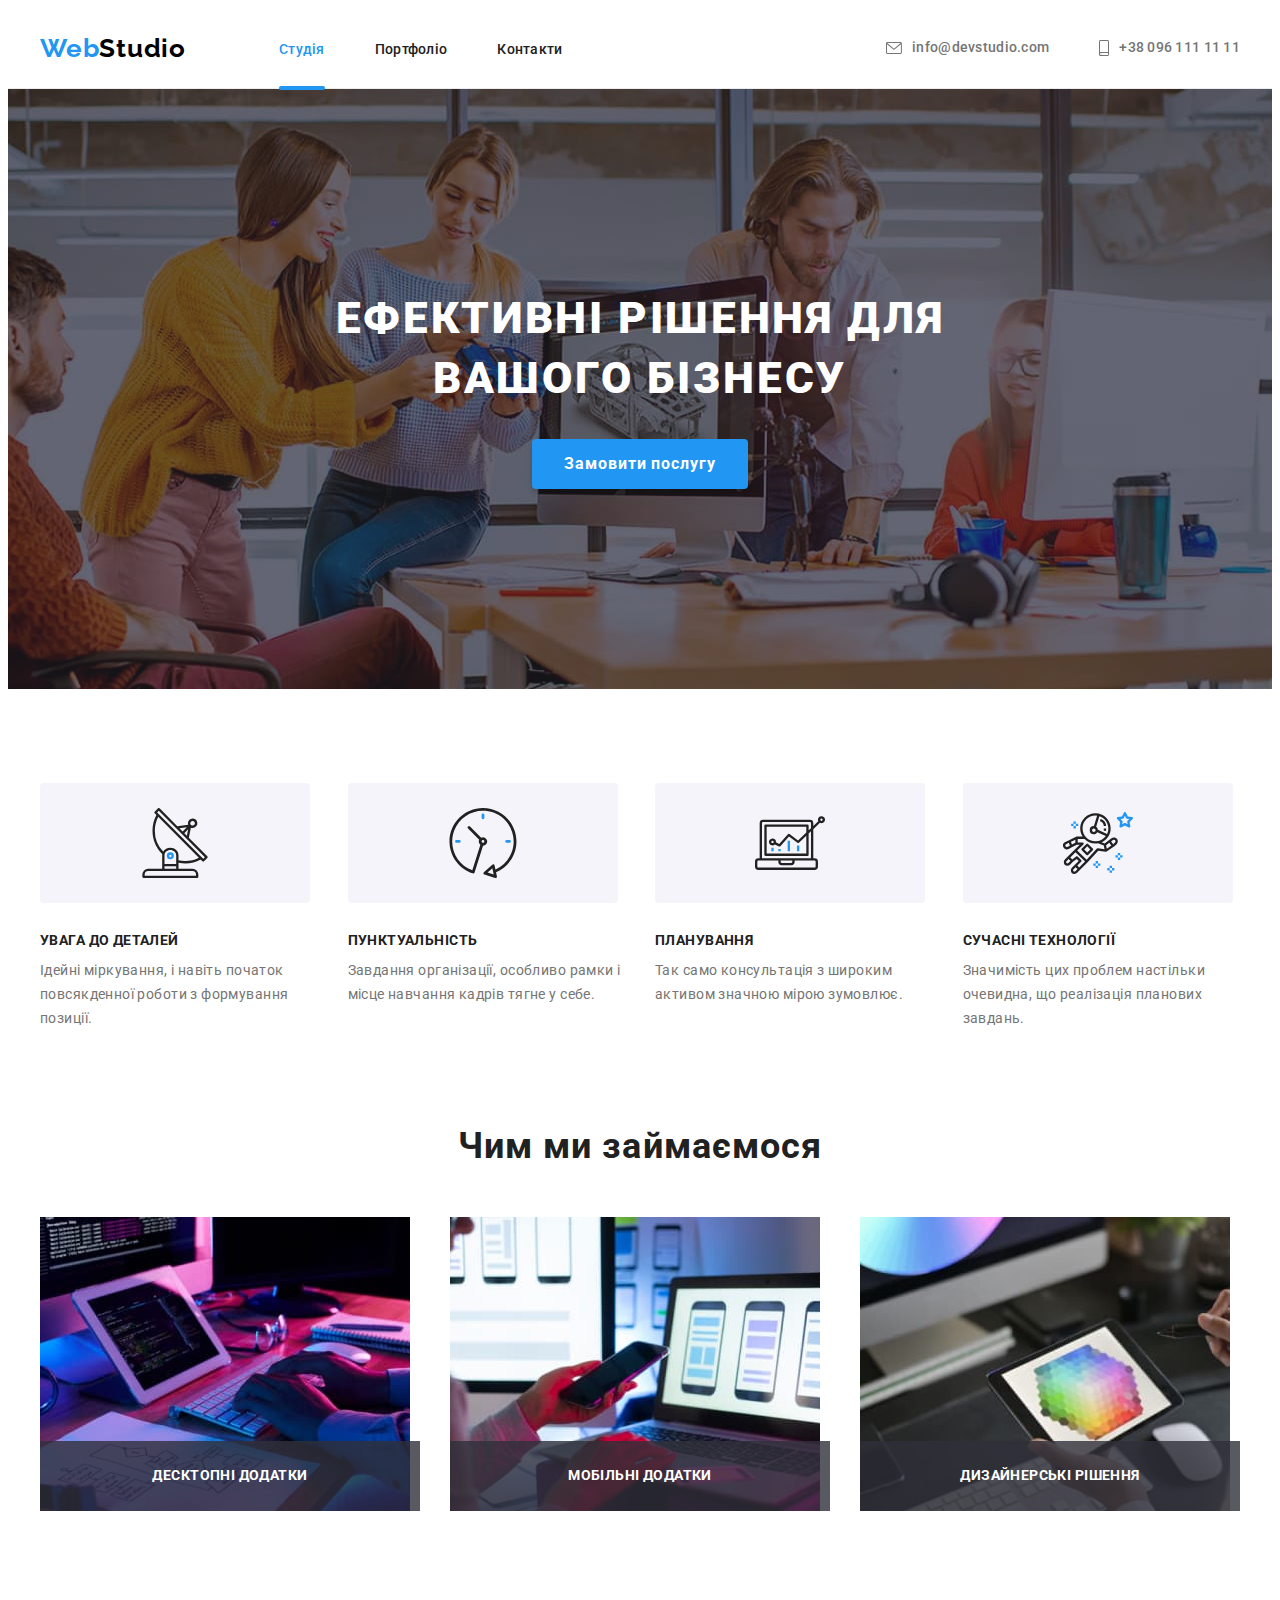
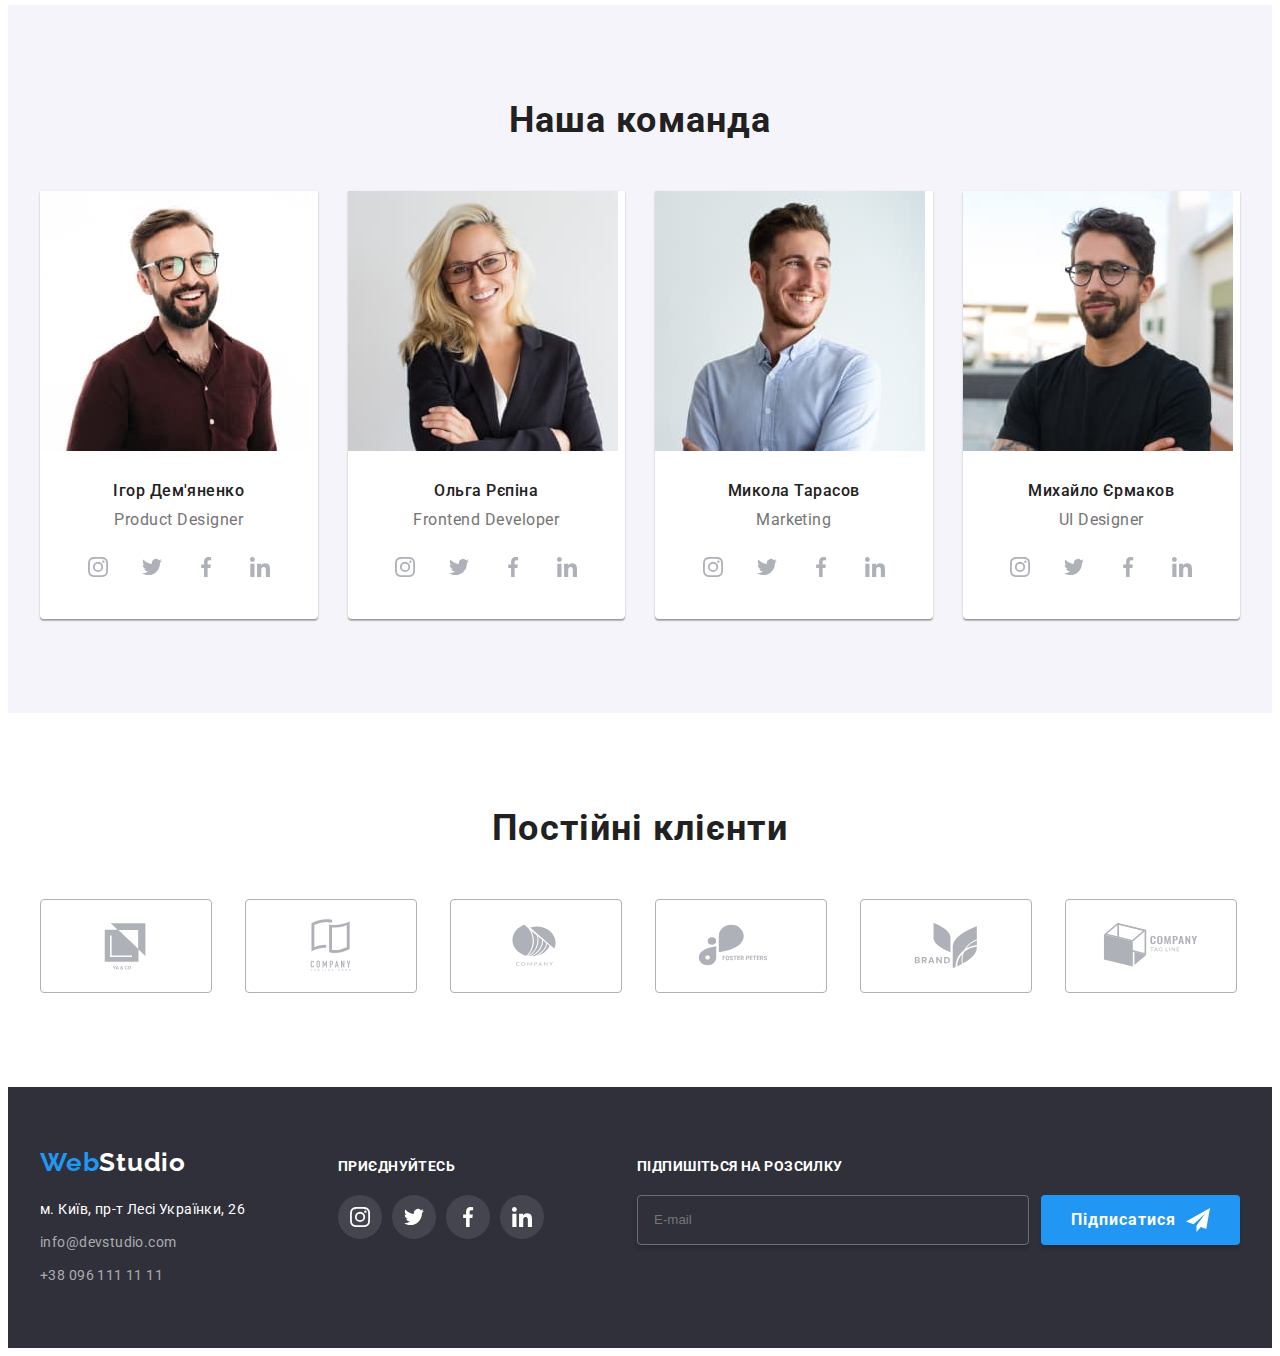
==== index.html @ d11fba7b "start" ====
<!DOCTYPE html>
<html lang="uk">
  <head>
    <meta charset="UTF-8" />
    <meta http-equiv="X-UA-Compatible" content="IE=edge" />
    <meta name="viewport" content="width=device-width, initial-scale=1.0" />
    <title>WebStudio</title>
    <link rel="preconnect" href="https://fonts.googleapis.com" />
    <link rel="preconnect" href="https://fonts.gstatic.com" crossorigin />
    <link
      href="https://fonts.googleapis.com/css2?family=Montserrat:wght@400;700&family=Raleway:wght@700&family=Roboto:wght@400;500;700;900&display=swap"
      rel="stylesheet"
    />
    <link
      rel="stylesheet"
      href="https://cdnjs.cloudflare.com/ajax/libs/modern-normalize/1.1.0/modern-normalize.min.css"
      integrity="sha512-wpPYUAdjBVSE4KJnH1VR1HeZfpl1ub8YT/NKx4PuQ5NmX2tKuGu6U/JRp5y+Y8XG2tV+wKQpNHVUX03MfMFn9Q=="
      crossorigin="anonymous"
      referrerpolicy="no-referrer"
    />
    <link rel="stylesheet" href="./css/styles.css" />
  </head>
  <body>
    <header class="header">
      <div class="container header-container">
        <nav class="header-navigation">
          <a href="./index.html" class="header-logo"><span class="half-logo">Web</span>Studio</a>
          <ul class="list header-link-list">
            <li class="header-link-item">
              <a href="./index.html" class="nav-link link current">Студія</a>
            </li>
            <li class="header-link-item">
              <a href="./portfolio.html" class="nav-link link">Портфоліо</a>
            </li>
            <li class="header-link-item">
              <a href="" class="nav-link link">Контакти</a>
            </li>
          </ul>
        </nav>
        <ul class="list header-contacts-list">
          <li class="header-contacts-item">
            <a href="mailto:info@devstudio.com" class="header-link link">
              <svg class="header-first-icon" width="16" height="12">
                <use href="./images/sprite.svg#icon-contact-0"></use>
              </svg>
              info@devstudio.com
            </a>
          </li>
          <li class="header-contacts-item">
            <a href="tel:+380961111111" class="header-link link">
              <svg class="header-second-icon" width="10" height="16">
                <use href="./images/sprite.svg#icon-contact-1"></use>
              </svg>
              +38 096 111 11 11
            </a>
          </li>
        </ul>
      </div>
    </header>
    <main>
      <section class="hero-section section hero-image">
        <div class="container">
          <h1 class="hero-title">Ефективні рішення для вашого бізнесу</h1>
          <button type="button" class="hero-button btn" data-modal-open>Замовити послугу</button>
        </div>
      </section>
      <section class="benefit-section section">
        <div class="container">
          <h2 class="visually-hidden">Переваги</h2>
          <ul class="list benefit-list">
            <li class="benefit-item">
              <div class="benefit-icon-container">
                <svg width="70" height="70">
                  <use href="./images/sprite.svg#icon-benefit-0"></use>
                </svg>
              </div>
              <h3 class="benefit-title">Увага до деталей</h3>
              <p class="benefit-alt">Ідейні міркування, і навіть початок повсякденної роботи з формування позиції.</p>
            </li>
            <li class="benefit-item clock-icon">
              <div class="benefit-icon-container">
                <svg width="70" height="70">
                  <use href="./images/sprite.svg#icon-benefit-1"></use>
                </svg>
              </div>
              <h3 class="benefit-title">Пунктуальність</h3>
              <p class="benefit-alt">Завдання організації, особливо рамки і місце навчання кадрів тягне у себе.</p>
            </li>
            <li class="benefit-item diagram-icon">
              <div class="benefit-icon-container">
                <svg width="70" height="70">
                  <use href="./images/sprite.svg#icon-benefit-2"></use>
                </svg>
              </div>
              <h3 class="benefit-title">Планування</h3>
              <p class="benefit-alt">Так само консультація з широким активом значною мірою зумовлює.</p>
            </li>
            <li class="benefit-item astronaut-icon">
              <div class="benefit-icon-container">
                <svg width="70" height="70">
                  <use href="./images/sprite.svg#icon-benefit-3"></use>
                </svg>
              </div>
              <h3 class="benefit-title">Сучасні технології</h3>
              <p class="benefit-alt">Значимість цих проблем настільки очевидна, що реалізація планових завдань.</p>
            </li>
          </ul>
        </div>
      </section>
      <section class="process-section section">
        <div class="container">
          <h2 class="process-title">Чим ми займаємося</h2>
          <ul class="list process-list">
            <li class="process-item">
              <img src="./images/img-0.jpg" class="process-image" alt="кодинг" width="370" height="294" />
              <p class="text-over-img">Десктопні додатки</p>
            </li>
            <li class="process-item">
              <img src="./images/img-1.jpg" class="process-image" alt="адаптація" width="370" height="294" />
              <p class="text-over-img">Мобільні додатки</p>
            </li>
            <li class="process-item">
              <img src="./images/img-2.jpg" class="process-image" alt="дизайн" width="370" height="294" />
              <p class="text-over-img">Дизайнерські рішення</p>
            </li>
          </ul>
        </div>
      </section>
      <section class="member-section section">
        <div class="container">
          <h2 class="member-main-title">Наша команда</h2>
          <ul class="list member-list">
            <li class="member-item">
              <img src="./images/img-3.jpg" class="member-image" alt="хлопець в окулярах" width="270" height="260" />
              <div class="member-container">
                <h3 class="member-title">Ігор Дем'яненко</h3>
                <p class="member-alt" lang="en">Product Designer</p>
                <ul class="member-social-list list">
                  <li class="member-social-item">
                    <a href="" class="member-social-link"
                      ><svg width="20" height="20">
                        <use href="./images/sprite.svg#icon-social-0"></use>
                      </svg>
                    </a>
                  </li>
                  <li class="member-social-item">
                    <a href="" class="member-social-link"
                      ><svg width="20" height="20">
                        <use href="./images/sprite.svg#icon-social-1"></use>
                      </svg>
                    </a>
                  </li>
                  <li class="member-social-item">
                    <a href="" class="member-social-link"
                      ><svg width="20" height="20">
                        <use href="./images/sprite.svg#icon-social-2"></use>
                      </svg>
                    </a>
                  </li>
                  <li class="member-social-item">
                    <a href="" class="member-social-link"
                      ><svg width="20" height="20">
                        <use href="./images/sprite.svg#icon-social-3"></use>
                      </svg>
                    </a>
                  </li>
                </ul>
              </div>
            </li>
            <li class="member-item">
              <img src="./images/img-4.jpg" class="member-image" alt="дівчина в окулярах" width="270" height="260" />
              <div class="member-container">
                <h3 class="member-title">Ольга Рєпіна</h3>
                <p class="member-alt" lang="en">Frontend Developer</p>
                <ul class="member-social-list list">
                  <li class="member-social-item">
                    <a href="" class="member-social-link"
                      ><svg width="20" height="20">
                        <use href="./images/sprite.svg#icon-social-0"></use>
                      </svg>
                    </a>
                  </li>
                  <li class="member-social-item">
                    <a href="" class="member-social-link"
                      ><svg width="20" height="20">
                        <use href="./images/sprite.svg#icon-social-1"></use>
                      </svg>
                    </a>
                  </li>
                  <li class="member-social-item">
                    <a href="" class="member-social-link"
                      ><svg width="20" height="20">
                        <use href="./images/sprite.svg#icon-social-2"></use>
                      </svg>
                    </a>
                  </li>
                  <li class="member-social-item">
                    <a href="" class="member-social-link"
                      ><svg width="20" height="20">
                        <use href="./images/sprite.svg#icon-social-3"></use>
                      </svg>
                    </a>
                  </li>
                </ul>
              </div>
            </li>
            <li class="member-item">
              <img src="./images/img-5.jpg" class="member-image" alt="хлопець посміхається" width="270" height="260" />
              <div class="member-container">
                <h3 class="member-title">Микола Тарасов</h3>
                <p class="member-alt" lang="en">Marketing</p>
                <ul class="member-social-list list">
                  <li class="member-social-item">
                    <a href="" class="member-social-link"
                      ><svg width="20" height="20">
                        <use href="./images/sprite.svg#icon-social-0"></use>
                      </svg>
                    </a>
                  </li>
                  <li class="member-social-item">
                    <a href="" class="member-social-link"
                      ><svg width="20" height="20">
                        <use href="./images/sprite.svg#icon-social-1"></use>
                      </svg>
                    </a>
                  </li>
                  <li class="member-social-item">
                    <a href="" class="member-social-link"
                      ><svg width="20" height="20">
                        <use href="./images/sprite.svg#icon-social-2"></use>
                      </svg>
                    </a>
                  </li>
                  <li class="member-social-item">
                    <a href="" class="member-social-link"
                      ><svg width="20" height="20">
                        <use href="./images/sprite.svg#icon-social-3"></use>
                      </svg>
                    </a>
                  </li>
                </ul>
              </div>
            </li>
            <li class="member-item">
              <img src="./images/img-6.jpg" class="member-image" alt="хлопець в окулярах" width="270" height="260" />
              <div class="member-container">
                <h3 class="member-title">Михайло Єрмаков</h3>
                <p class="member-alt" lang="en">UI Designer</p>
                <ul class="member-social-list list">
                  <li class="member-social-item">
                    <a href="" class="member-social-link"
                      ><svg width="20" height="20">
                        <use href="./images/sprite.svg#icon-social-0"></use>
                      </svg>
                    </a>
                  </li>
                  <li class="member-social-item">
                    <a href="" class="member-social-link"
                      ><svg width="20" height="20">
                        <use href="./images/sprite.svg#icon-social-1"></use>
                      </svg>
                    </a>
                  </li>
                  <li class="member-social-item">
                    <a href="" class="member-social-link"
                      ><svg width="20" height="20">
                        <use href="./images/sprite.svg#icon-social-2"></use>
                      </svg>
                    </a>
                  </li>
                  <li class="member-social-item">
                    <a href="" class="member-social-link"
                      ><svg width="20" height="20">
                        <use href="./images/sprite.svg#icon-social-3"></use>
                      </svg>
                    </a>
                  </li>
                </ul>
              </div>
            </li>
          </ul>
        </div>
      </section>
      <section class="clients-section section">
        <div class="container">
          <h2 class="client-title">Постійні клієнти</h2>
          <ul class="client-list list">
            <li class="client-item">
              <a href="" class="client-link">
                <svg width="106" height="60">
                  <use href="./images/sprite.svg#icon-client-0"></use>
                </svg>
              </a>
            </li>
            <li class="client-item">
              <a href="" class="client-link">
                <svg width="106" height="60">
                  <use href="./images/sprite.svg#icon-client-1"></use>
                </svg>
              </a>
            </li>
            <li class="client-item">
              <a href="" class="client-link">
                <svg width="106" height="60">
                  <use href="./images/sprite.svg#icon-client-2"></use>
                </svg>
              </a>
            </li>
            <li class="client-item">
              <a href="" class="client-link">
                <svg width="106" height="60">
                  <use href="./images/sprite.svg#icon-client-3"></use>
                </svg>
              </a>
            </li>
            <li class="client-item">
              <a href="" class="client-link">
                <svg width="106" height="60">
                  <use href="./images/sprite.svg#icon-client-4"></use>
                </svg>
              </a>
            </li>
            <li class="client-item">
              <a href="" class="client-link">
                <svg width="106" height="60">
                  <use href="./images/sprite.svg#icon-client-5"></use>
                </svg>
              </a>
            </li>
          </ul>
        </div>
      </section>
    </main>
    <footer class="footer">
      <div class="container footer-container">
        <div class="logo-address">
          <a href="./index.html" class="footer-logo"><span class="half-logo">Web</span>Studio</a>
          <address class="address">
            <ul class="list address-list">
              <li class="address-item">
                <a
                  href="https://goo.gl/maps/ud8NmV5yiws8x5bs8"
                  target="_blank"
                  rel="noopener noreferrer"
                  class="address-link link"
                  >м. Київ, пр-т Лесі Українки, 26
                </a>
              </li>
              <li class="address-item">
                <a href="mailto:info@devstudio.com" class="footer-link link">info@devstudio.com</a>
              </li>
              <li class="address-item">
                <a href="tel:+380961111111" class="footer-link link">+38 096 111 11 11</a>
              </li>
            </ul>
          </address>
        </div>
        <div class="footer-social-container">
          <p class="footer-social-text">приєднуйтесь</p>
          <ul class="footer-social-list list">
            <li class="footer-social-item">
              <a href="" class="footer-social-link">
                <svg width="20" height="20">
                  <use href="./images/sprite.svg#icon-social-0"></use>
                </svg>
              </a>
            </li>
            <li class="footer-social-item">
              <a href="" class="footer-social-link">
                <svg width="20" height="20">
                  <use href="./images/sprite.svg#icon-social-1"></use>
                </svg>
              </a>
            </li>
            <li class="footer-social-item">
              <a href="" class="footer-social-link">
                <svg width="20" height="20">
                  <use href="./images/sprite.svg#icon-social-2"></use>
                </svg>
              </a>
            </li>
            <li class="footer-social-item">
              <a href="" class="footer-social-link">
                <svg width="20" height="20">
                  <use href="./images/sprite.svg#icon-social-3"></use>
                </svg>
              </a>
            </li>
          </ul>
        </div>
        <form class="footer-form">
          <label class="footer-label" for="footer-mail">Підпишіться на розсилку</label>
          <div class="footer-action-container">
            <input id="footer-mail" type="email" name="email" placeholder="E-mail" class="footer-input"/>
            <button type="submit" class="footer-button btn">
              Підписатися
              <svg width="24" height="24" class="footer-icon-send">
                <use href="./images/sprite.svg#icon-footer-send"></use>
              </svg>
            </button>
          </div>
        </form>
      </div>
    </footer>
    <div class="backdrop is-hidden" data-modal>
      <div class="modal">
        <button type="button" class="modal-close-btn" data-modal-close>
          <svg width="11" height="11">
            <use href="./images/sprite.svg#icon-modal-close"></use>
          </svg>
        </button>
        <p class="modal-title">Залиште свої дані, ми вам передзвонимо</p>
        <form class="modal-form">
          <ul class="list">
          <li class="modal-item">
            <label for="user-name" class="modal-label">Ім'я</label>
            <div class="input-wrap">
              <input
                type="text"
                name="user-name"
                class="modal-input form-input"
                id="user-name"
              />
              <svg class="modal-icon" width="18" height="18">
                <use href="./images/sprite.svg#icon-modal-user"></use>
              </svg>
            </div>
          </li>
          <li class="modal-item">
            <label for="user-tel" class="modal-label">Телефон</label>
            <div class="input-wrap">
              <input
                type="tel"
                name="user-tel"
                class="modal-input form-input"
                id="user-tel"
              />
              <svg class="modal-icon" width="18" height="18">
                <use href="./images/sprite.svg#icon-modal-tel"></use>
              </svg>
            </div>
          </li>
          <li class="modal-item">
            <label for="user-mail" class="modal-label">Пошта</label>
            <div class="input-wrap">
              <input
                type="email"
                name="user-mail"
                class="modal-input form-input"
                id="user-mail"
              />
              <svg class="modal-icon" width="18" height="18">
                <use href="./images/sprite.svg#icon-modal-mail"></use>
              </svg>
            </div>
          </li>
          <li class="modal-item">
            <label for="user-text" class="modal-label">Коментар</label>
            <textarea
              name="user-text"
              id="user-text"
              placeholder="Введіть текст"
              class="modal-comments form-input"
            ></textarea>
          </li>
          </ul>
          <div class="field-contract">
            <input
              type="checkbox"
              name="contract"
              id="contract"
              class="modal-contract visually-hidden"
            />
            <label class="contract-label" for="contract">
              <span class="contract-icon-wrap">
                <svg class="contract-icon" width="16" height="15">
                  <use href="./images/sprite.svg#icon-modal-check"></use>
                </svg>
              </span>
              Погоджуюся з розсилкою та приймаю
              <a href="">Умови договору</a>
            </label>
          </div>
          <button type="submit" class="btn-submit btn">Відправити</button>
        </form>
      </div>
    </div>
    <script src="./js/modal.js"></script>
  </body>
</html>
---- css/styles.css ----
:root {
  --master-text-color: #212121;
  --slave-text-color: #757575;
  --accent-site-color: #2196f3;
  --pure-white-color: #ffffff;
}

body {
  font-family: 'roboto', sans-serif;
  color: var(--master-text-color);
  background-color: var(--pure-white-color);
}

p,
h1,
h2,
h3 {
  margin: 0;
}

ul {
  margin: 0;
  padding-left: 0;
}

.container {
  width: 1200px;
  margin: 0 auto;
  padding-left: 15px;
  padding-right: 15px;
  /* outline: 2px solid #2196f3; */
}

.link {
  text-decoration: none;
  transition-property: color;
  transition-duration: 250ms;
  transition-timing-function: cubic-bezier(0.4, 0, 0.2, 1);
}

.link:hover,
.link:focus {
  color: var(--accent-site-color);
}

.list {
  list-style: none;
}

.header {
  border-bottom: 1px solid #ececec;
}

.header-container {
  display: flex;
  align-items: center;
}

.header-navigation {
  display: flex;
  align-items: center;
}

.header-link-list {
  display: flex;
  align-items: center;
  gap: 50px;
}

.header-link-item {
  position: relative;
}

.header-contacts-list {
  display: flex;
  align-items: center;
  gap: 50px;
  margin-left: auto;
}

.header-first-icon {
  fill: currentColor;
  margin-right: 10px;
}

.header-second-icon {
  fill: currentColor;
  margin-right: 10px;
}

/* .header-contacts-item {не задіяний} */

.header-logo {
  font-family: 'Raleway';
  font-weight: 700;
  font-size: 26px;
  line-height: 1.19;
  letter-spacing: 0.03em;
  color: #000000;
  text-decoration: none;
  margin-right: 93px;
  padding-top: 24px;
  padding-bottom: 24px;
}

.half-logo {
  color: var(--accent-site-color);
}

.nav-link {
  font-weight: 500;
  font-size: 14px;
  line-height: 1.14;
  letter-spacing: 0.02em;
  color: var(--master-text-color);
  padding-top: 32px;
  padding-bottom: 32px;
}

.current {
  color: var(--accent-site-color);
}

.current::after {
  content: '';
  width: 100%;
  height: 4px;
  background-color: var(--accent-site-color);
  border-radius: 4px;
  display: block;
  position: absolute;
  bottom: -32px;
  left: 0;
}

.header-link {
  font-weight: 500;
  font-size: 14px;
  line-height: 1.14;
  letter-spacing: 0.02em;
  color: var(--slave-text-color);
  padding-top: 32px;
  padding-bottom: 32px;
  display: flex;
  align-items: center;
}

.section {
  padding-top: 94px;
  padding-bottom: 94px;
}

.hero-section {
  padding-top: 200px;
  padding-bottom: 200px;
  text-align: center;
}

.hero-image {
  background-image: linear-gradient(rgba(47, 48, 58, 0.4), rgba(47, 48, 58, 0.4)), url(../images/hero-bg.jpg);
  background-repeat: no-repeat;
  background-position: center;
  margin-left: auto;
  margin-right: auto;
  /* background-size: cover; */
  /* max-width: 1600px; */
  /* background-color: #c4c4c4; */
  background-size: 1600px 600px;
  background-color: #2f303a;
}

.hero-title {
  font-weight: 900;
  font-size: 44px;
  line-height: 1.36;
  letter-spacing: 0.06em;
  text-transform: uppercase;
  color: var(--pure-white-color);
  max-width: 696px;
  margin: 0 auto;
}

.hero-button {
  font-weight: 700;
  font-size: 16px;
  line-height: 1.88;
  letter-spacing: 0.06em;
  color: var(--pure-white-color);
  background-color: var(--accent-site-color);
  box-shadow: 0px 4px 4px rgba(0, 0, 0, 0.15);
  padding: 10px 32px;
  margin-top: 30px;
}

.hero-button:active {
  background-color: #188ce8;
}

.btn {
  cursor: pointer;
  font-family: inherit;
  border: 0px solid transparent;
  border-radius: 4px;
}

.benefit-section {
  padding-bottom: 0;
}

.benefit-list {
  display: flex;
  gap: 30px;
}

.benefit-item {
  width: calc((100% - 90px) / 4);
}

.benefit-icon-container {
  width: 270px;
  height: 120px;
  background-color: #f5f4fa;
  border-radius: 4px;
  margin-bottom: 30px;
  display: flex;
  justify-content: center;
  align-items: center;
}

/* .benefit-item::before {
  width: 270px;
  height: 120px;
  content: '';
  display: block;
  background-position: center;
  background-repeat: no-repeat;
  background-color: #f5f4fa;
  border-radius: 4px;
  margin-bottom: 30px;
}
.antenna-icon::before {
  background-image: url(../images/benefit-0.svg);
}
.clock-icon::before {
  background-image: url(../images/benefit-1.svg);
}
.diagram-icon::before {
  background-image: url(../images/benefit-2.svg);
}
.astronaut-icon::before {
  background-image: url(../images/benefit-3.svg);
} */

.benefit-title {
  font-weight: 700;
  font-size: 14px;
  line-height: 1.14;
  letter-spacing: 0.03em;
  text-transform: uppercase;
  margin-bottom: 10px;
}

.benefit-alt {
  font-size: 14px;
  line-height: 1.71;
  letter-spacing: 0.03em;
  color: var(--slave-text-color);
}

/* .process-section {не задіяний} */

.process-list {
  display: flex;
  gap: 30px;
}

.process-item {
  width: calc((100% - 60px) / 3);
  position: relative;
}

.process-image {
  display: block;
  max-width: 100%;
  height: auto;
}

.text-over-img {
  font-weight: 700;
  font-size: 14px;
  line-height: 1.14;
  letter-spacing: 0.03em;
  text-transform: uppercase;
  color: var(--pure-white-color);
  background-color: rgba(47, 48, 58, 0.8);
  position: absolute;
  width: 100%;
  height: 70px;
  left: 0;
  bottom: 0;
  display: flex;
  justify-content: center;
  align-items: center;
}

.process-title,
.member-main-title {
  font-weight: 700;
  font-size: 36px;
  line-height: 1.17;
  text-align: center;
  letter-spacing: 0.03em;
  margin-bottom: 50px;
}

.member-section {
  background-color: #f5f4fa;
}

.member-list {
  display: flex;
  gap: 30px;
}

.member-item {
  background-color: var(--pure-white-color);
  box-shadow: 0px 1px 3px rgba(0, 0, 0, 0.12), 0px 1px 1px rgba(0, 0, 0, 0.14), 0px 2px 1px rgba(0, 0, 0, 0.2);
  width: calc((100% - 90px) / 4);
  border-radius: 0px 0px 4px 4px;
}

.member-image {
  display: block;
  max-width: 100%;
  height: auto;
}

.member-container {
  padding: 30px 0;
}

.member-title {
  font-weight: 500;
  font-size: 16px;
  line-height: 1.19;
  text-align: center;
  letter-spacing: 0.03em;
  margin-bottom: 10px;
}

.member-alt {
  font-size: 16px;
  line-height: 1.19;
  text-align: center;
  letter-spacing: 0.03em;
  color: var(--slave-text-color);
  margin-bottom: 16px;
}

.member-social-list {
  display: flex;
  gap: 10px;
  justify-content: center;
}

/* .member-social-item {не задіяний} */

.member-social-link {
  width: 44px;
  height: 44px;
  background-color: var(--pure-white-color);
  fill: #afb1b8;
  border-radius: 50%;
  display: flex;
  justify-content: center;
  align-items: center;
  transition-property: background-color, fill;
  transition-duration: 250ms;
  transition-timing-function: cubic-bezier(0.4, 0, 0.2, 1);
}

.member-social-link:hover,
.member-social-link:focus {
  background-color: var(--accent-site-color);
  fill: var(--pure-white-color);
}

.clients-section {
  background-color: var(--pure-white-color);
}

.client-title {
  font-weight: 700;
  font-size: 36px;
  line-height: 1.17;
  text-align: center;
  letter-spacing: 0.03em;
  margin-bottom: 50px;
}

.client-list {
  display: flex;
  gap: 30px;
}

.client-item {
  width: calc((100% - 150px) / 6);
}

.client-link {
  width: 170px;
  height: 92px;
  background-color: var(--pure-white-color);
  border-radius: 4px;
  border: 1px solid #afb1b8;
  display: flex;
  align-items: center;
  justify-content: center;
  fill: #afb1b8;
  transition-property: fill, border-color;
  transition-duration: 250ms;
  transition-timing-function: cubic-bezier(0.4, 0, 0.2, 1);
}

.client-link:hover,
.client-link:focus {
  fill: var(--accent-site-color);
  border-color: var(--accent-site-color);
}

.footer {
  background-color: #2f303a;
  padding-top: 60px;
  padding-bottom: 60px;
}

.footer-logo {
  font-family: 'Raleway';
  font-weight: 700;
  font-size: 26px;
  line-height: 1.19;
  letter-spacing: 0.03em;
  color: var(--pure-white-color);
  text-decoration: none;
}

.address {
  margin-top: 20px;
}

/* .address-list {не задіяний} */

.address-item:not(:last-child) {
  margin-bottom: 9px;
}

.address-link {
  font-style: normal;
  font-size: 14px;
  line-height: 1.71;
  letter-spacing: 0.03em;
  color: var(--pure-white-color);
  /* min-width: 231px; */
  /* display: block; */
}

.footer-link {
  font-style: normal;
  font-size: 14px;
  line-height: 1.71;
  letter-spacing: 0.03em;
  color: rgba(255, 255, 255, 0.6);
}

.footer-container {
  display: flex;
  align-items: baseline;
  gap: 93px;
}

/* .footer-social-container {не задіяний} */

.footer-social-text {
  font-weight: 700;
  font-size: 14px;
  line-height: 1.14;
  letter-spacing: 0.03em;
  text-transform: uppercase;
  color: var(--pure-white-color);
  margin-bottom: 20px;
}

.footer-social-list {
  display: flex;
  gap: 10px;
}

.footer-social-item {
  width: calc((100% - 30px) / 4);
}

.footer-social-link {
  width: 44px;
  height: 44px;
  background-color: rgba(255, 255, 255, 0.1);
  fill: var(--pure-white-color);
  border-radius: 50%;
  display: flex;
  justify-content: center;
  align-items: center;
  transition-property: background-color;
  transition-duration: 250ms;
  transition-timing-function: cubic-bezier(0.4, 0, 0.2, 1);
}

.footer-social-link:hover,
.footer-social-link:focus {
  background-color: var(--accent-site-color);
}

/* .footer-form {не задіяний} */

.footer-label {
  font-weight: 700;
  font-size: 14px;
  line-height: 1.14;
  letter-spacing: 0.03em;
  text-transform: uppercase;
  color: var(--pure-white-color);
}

.footer-action-container {
  margin-top: 20px;
  display: flex;
  gap: 12px;
}

.footer-input {
  padding: 15px 16px;
  width: 358px;
  background-color: inherit;
  border: 1px solid rgba(255, 255, 255, 0.3);
  border-radius: 4px;
  box-shadow: 0px 4px 4px rgba(0, 0, 0, 0.15);
  color: rgba(255, 255, 255, 0.6);
  outline: transparent;
  transition: border-color 250ms cubic-bezier(0.4, 0, 0.2, 1);
}

.footer-input:focus {
  border-color: var(--accent-site-color);
}

.footer-button {
  font-family: 'Roboto';
  font-weight: 700;
  font-size: 16px;
  line-height: 1.88;
  letter-spacing: 0.06em;
  color: var(--pure-white-color);
  background-color: var(--accent-site-color);
  display: flex;
  align-items: center;
  justify-content: center;
  padding: 10px 30px;
  box-shadow: 0px 4px 4px rgba(0, 0, 0, 0.15);
}

.footer-button:active {
  background-color: #188ce8;
}

.footer-icon-send {
  margin-left: 10px;
  fill: var(--pure-white-color);
}

.visually-hidden {
  position: absolute;
  white-space: nowrap;
  width: 1px;
  height: 1px;
  overflow: hidden;
  border: 0;
  padding: 0;
  clip: rect(0 0 0 0);
  clip-path: inset(50%);
  margin: -1px;
}

/* .filter-section {не задіяний} */

.filter-button-list {
  display: flex;
  gap: 8px;
  margin-bottom: 50px;
  justify-content: center;
}

/* .filter-button-item {не задіяний} */

.filter-button {
  font-weight: 500;
  font-size: 16px;
  line-height: 1.62;
  letter-spacing: 0.03em;
  color: var(--master-text-color);
  background-color: #f5f4fa;
  min-width: 73px;
  padding: 6px 22px;
  transition-property: color, background-color, box-shadow;
  transition-duration: 250ms;
  transition-timing-function: cubic-bezier(0.4, 0, 0.2, 1);
}

.filter-button:hover,
.filter-button:focus {
  color: var(--pure-white-color);
  background-color: var(--accent-site-color);
  box-shadow: 0px 3px 1px rgba(0, 0, 0, 0.1), 0px 1px 2px rgba(0, 0, 0, 0.08), 0px 2px 2px rgba(0, 0, 0, 0.12);
}

.project-list {
  display: flex;
  flex-wrap: wrap;
  gap: 30px;
}

.project-item {
  background-color: var(--pure-white-color);
  width: calc((100% - 60px) / 3);
  transition-property: box-shadow;
  transition-duration: 250ms;
  transition-timing-function: cubic-bezier(0.4, 0, 0.2, 1);
}

.project-item:hover {
  box-shadow: 0px 4px 4px rgba(0, 0, 0, 0.25);
}

.project-image-container {
  position: relative;
  overflow: hidden;
}

.project-image {
  display: block;
  max-width: 100%;
  height: auto;
}

.project-text-container {
  border: 1px solid #eeeeee;
  border-top: none;
  padding: 20px 24px 19px 24px;
}

.project-title {
  font-weight: 700;
  font-size: 18px;
  line-height: 2;
  letter-spacing: 0.06em;
  color: var(--master-text-color);
  margin-bottom: 4px;
}

.project-alt {
  font-size: 16px;
  line-height: 1.88;
  letter-spacing: 0.03em;
  color: var(--slave-text-color);
}

.project-description {
  padding: 63px 24px;
  font-size: 18px;
  line-height: 1.56;
  letter-spacing: 0.03em;
  color: var(--pure-white-color);
  background-color: rgba(33, 150, 243, 0.9);
  position: absolute;
  top: 0;
  left: 0;
  transform: translateY(100%);
  transition-property: transform;
  transition-duration: 250ms;
  transition-timing-function: cubic-bezier(0.4, 0, 0.2, 1);
}

.project-item:hover .project-description {
  transform: translateY(0);
}

.backdrop {
  position: fixed;
  left: 0;
  top: 0;
  width: 100%;
  height: 100%;
  background-color: rgba(0, 0, 0, 0.2);
  display: flex;
  justify-content: center;
  align-items: center;
  transform: scale(1);
  opacity: 1;
  visibility: visible;
  transition-property: opacity, visibility, transform;
  transition-duration: 250ms;
  transition-timing-function: cubic-bezier(0.4, 0, 0.2, 1);
}

.modal {
  position: relative;
  width: 528px;
  height: 581px;
  background-color: var(--pure-white-color);
  box-shadow: 0px 1px 3px rgba(0, 0, 0, 0.12), 0px 1px 1px rgba(0, 0, 0, 0.14), 0px 2px 1px rgba(0, 0, 0, 0.2);
  border-radius: 4px;
  padding: 40px;
}

.modal-close-btn {
  position: absolute;
  top: 8px;
  right: 8px;
  width: 30px;
  height: 30px;
  border-radius: 50%;
  display: flex;
  justify-content: center;
  align-items: center;
  background-color: var(--pure-white-color);
  border: 1px solid rgba(0, 0, 0, 0.1);
  cursor: pointer;
  fill: #000000;
  transition: fill 250ms cubic-bezier(0.4, 0, 0.2, 1);
}

.modal-close-btn:hover {
  fill: var(--accent-site-color);
}

.is-hidden {
  visibility: hidden;
  opacity: 0;
  pointer-events: none;
  transform: scale(1.05);
}

.modal-title {
  display: block;
  margin-bottom: 12px;
  font-weight: 700;
  font-size: 20px;
  line-height: 1.15;
  text-align: center;
  letter-spacing: 0.03em;
  color: var(--master-text-color);
}

.modal-item {
  margin-top: 10px;
}

.modal-label {
  display: block;
  margin-bottom: 4px;
  color: var(--slave-text-color);
  font-size: 12px;
  line-height: 1.16;
}

.input-wrap {
  position: relative;
}

.form-input:focus {
  outline: transparent;
  border-color: var(--accent-site-color);
  transition: border-color 250ms cubic-bezier(0.4, 0, 0.2, 1);
}

.modal-input:focus ~ .modal-icon {
  fill: var(--accent-site-color);
  transition: fill 250ms cubic-bezier(0.4, 0, 0.2, 1);
}

.modal-input {
  width: 100%;
  height: 40px;
  padding: 0 42px;
  border: 1px solid rgba(33, 33, 33, 0.2);
  border-radius: 4px;
}

.modal-icon {
  position: absolute;
  top: 50%;
  left: 12px;
  transform: translateY(-50%);
}

.modal-comments {
  resize: none;
  margin-bottom: 20px;
  padding: 12px 16px;
  width: 100%;
  height: 120px;
  border: 1px solid rgba(33, 33, 33, 0.2);
  border-radius: 4px;
}

.modal-comments::placeholder {
  font-family: 'Roboto';
  font-size: 12px;
  line-height: 1.16;
  letter-spacing: 0.01em;
  color: rgba(117, 117, 117, 0.5);
}

.field-contract {
  margin-bottom: 30px;
}

.contract-label {
  display: flex;
  align-items: center;
  font-weight: 400;
  font-size: 14px;
  line-height: 1.71;
  letter-spacing: 0.03em;
  color: var(--slave-text-color);
}

.contract-label a {
  color: var(--accent-site-color);
  margin-left: 5px;
}

.contract-icon-wrap {
  display: inline-block;
  margin: 0 8px 0 12px;
  width: 16px;
  height: 15px;
  border: 2px solid var(--master-text-color);
  border-radius: 2px;
}

.contract-icon-wrap:hover {
  border-color: var(--accent-site-color);
}

.contract-icon {
  fill: transparent;
}

.modal-contract:checked + .contract-label > .contract-icon-wrap {
  background-color: var(--accent-site-color);
  border: 0 solid transparent;
}

.modal-contract:checked + .contract-label .contract-icon {
  fill: var(--pure-white-color);
}

.btn-submit {
  display: block;
  margin-left: auto;
  margin-right: auto;
  padding: 10px 52px;
  font-family: inherit;
  font-weight: 700;
  font-size: 16px;
  line-height: 1.88;
  letter-spacing: 0.06em;
  background-color: var(--accent-site-color);
  border: none;
  border-radius: 4px;
  cursor: pointer;
  color: var(--pure-white-color);
  box-shadow: 0px 4px 4px rgba(0, 0, 0, 0.15);
}

.btn-submit:active {
  background-color: #188ce8;
}
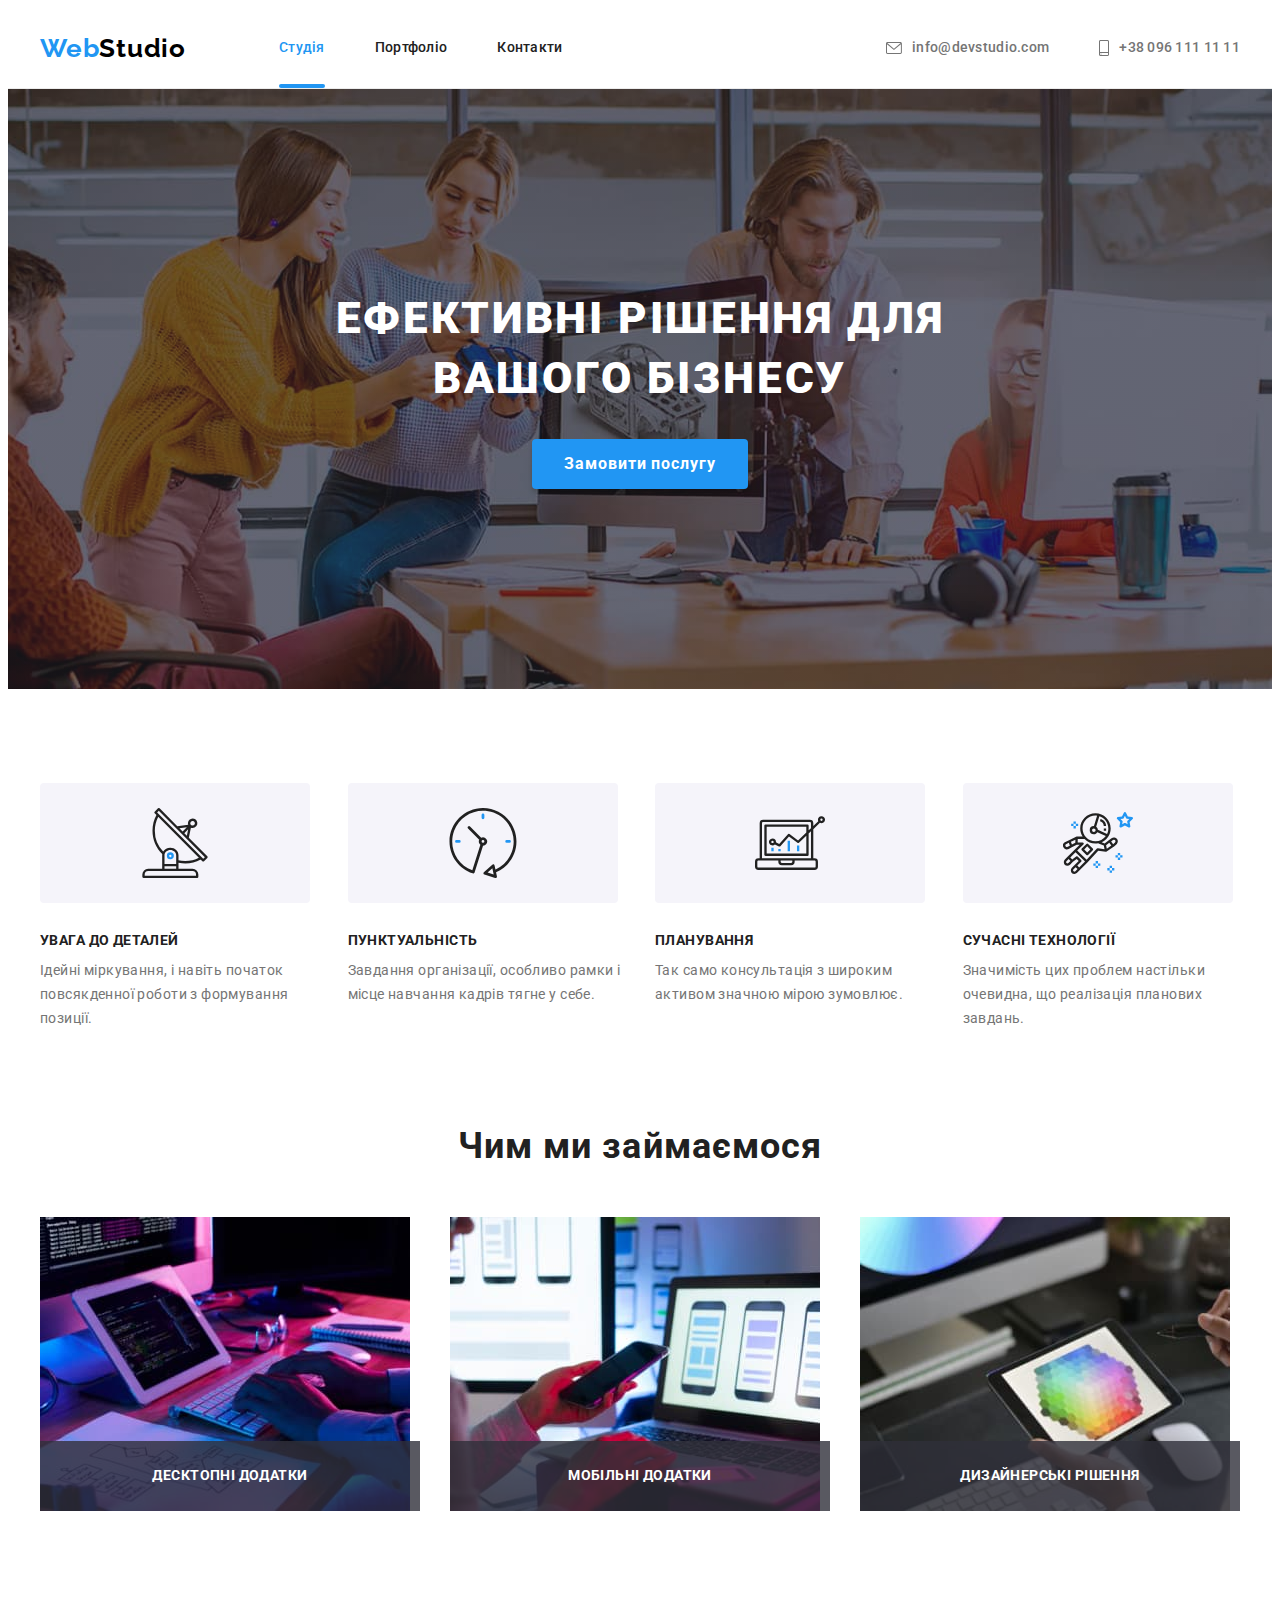
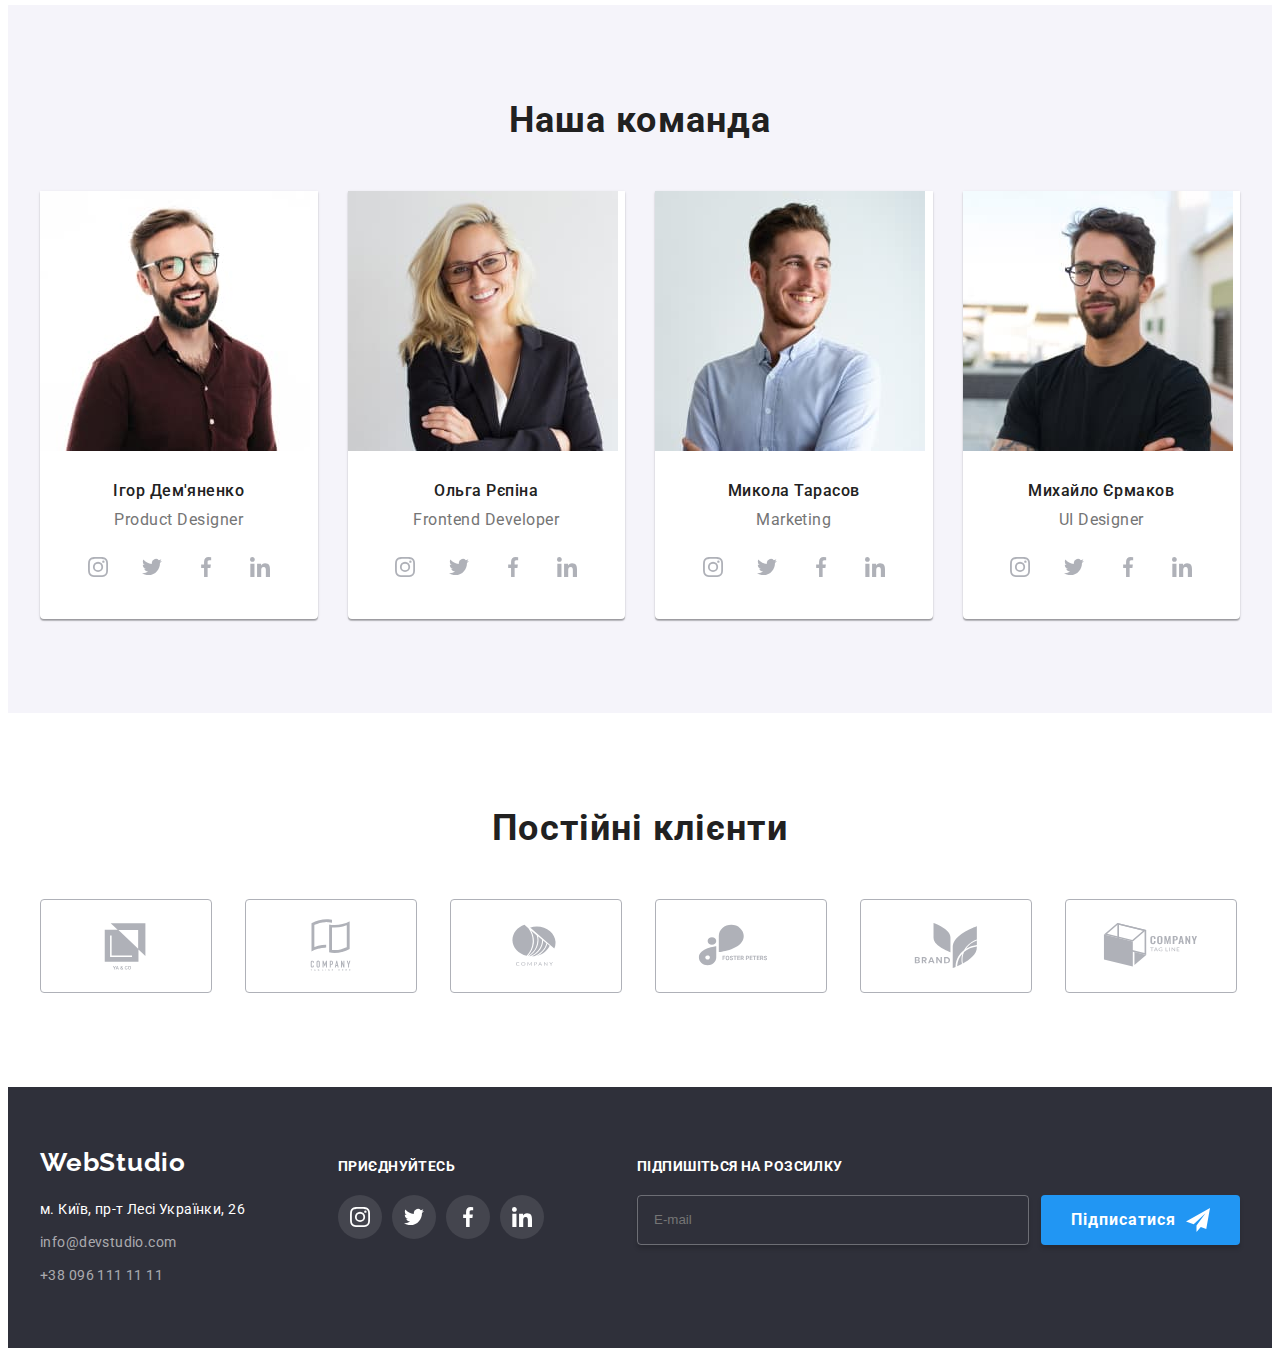
==== commit 558197bd: "BEM" ====
--- a/index.html
+++ b/index.html
@@ -21,34 +21,35 @@
     <link rel="stylesheet" href="./css/styles.css" />
   </head>
   <body>
+    <!-- HEADER  -->
     <header class="header">
-      <div class="container header-container">
-        <nav class="header-navigation">
-          <a href="./index.html" class="header-logo"><span class="half-logo">Web</span>Studio</a>
-          <ul class="list header-link-list">
-            <li class="header-link-item">
-              <a href="./index.html" class="nav-link link current">Студія</a>
-            </li>
-            <li class="header-link-item">
-              <a href="./portfolio.html" class="nav-link link">Портфоліо</a>
-            </li>
-            <li class="header-link-item">
-              <a href="" class="nav-link link">Контакти</a>
+      <div class="container header__container">
+        <nav class="header__navigation">
+          <a href="./index.html" class="logo logo--dark"><span class="logo__accent">Web</span>Studio</a>
+          <ul class="header__list">
+            <li class="header__item">
+              <a href="./index.html" class="header__link header__link--active">Студія</a>
+            </li>
+            <li class="header__item">
+              <a href="./portfolio.html" class="header__link">Портфоліо</a>
+            </li>
+            <li class="header__item">
+              <a href="" class="header__link">Контакти</a>
             </li>
           </ul>
         </nav>
-        <ul class="list header-contacts-list">
-          <li class="header-contacts-item">
-            <a href="mailto:info@devstudio.com" class="header-link link">
-              <svg class="header-first-icon" width="16" height="12">
+        <ul class="header__list header__list--right">
+          <li>
+            <a href="mailto:info@devstudio.com" class="header__link header__link--light">
+              <svg class="header__icon" width="16" height="12">
                 <use href="./images/sprite.svg#icon-contact-0"></use>
               </svg>
               info@devstudio.com
             </a>
           </li>
-          <li class="header-contacts-item">
-            <a href="tel:+380961111111" class="header-link link">
-              <svg class="header-second-icon" width="10" height="16">
+          <li>
+            <a href="tel:+380961111111" class="header__link header__link--light">
+              <svg class="header__icon" width="10" height="16">
                 <use href="./images/sprite.svg#icon-contact-1"></use>
               </svg>
               +38 096 111 11 11
@@ -58,12 +59,14 @@
       </div>
     </header>
     <main>
-      <section class="hero-section section hero-image">
+      <!-- HERO -->
+      <section class="hero hero--image">
         <div class="container">
-          <h1 class="hero-title">Ефективні рішення для вашого бізнесу</h1>
-          <button type="button" class="hero-button btn" data-modal-open>Замовити послугу</button>
+          <h1 class="hero__title">Ефективні рішення для вашого бізнесу</h1>
+          <button type="button" class="hero__button" data-modal-open>Замовити послугу</button>
         </div>
       </section>
+      <!-- BENEFIT -->
       <section class="benefit-section section">
         <div class="container">
           <h2 class="visually-hidden">Переваги</h2>
@@ -107,6 +110,7 @@
           </ul>
         </div>
       </section>
+      <!-- PROCESS -->
       <section class="process-section section">
         <div class="container">
           <h2 class="process-title">Чим ми займаємося</h2>
@@ -126,6 +130,7 @@
           </ul>
         </div>
       </section>
+      <!-- MEMBER -->
       <section class="member-section section">
         <div class="container">
           <h2 class="member-main-title">Наша команда</h2>
@@ -281,7 +286,8 @@
           </ul>
         </div>
       </section>
-      <section class="clients-section section">
+      <!-- CLIENT  -->
+      <section class="client-section section">
         <div class="container">
           <h2 class="client-title">Постійні клієнти</h2>
           <ul class="client-list list">
@@ -331,6 +337,7 @@
         </div>
       </section>
     </main>
+    <!-- FOOTER -->
     <footer class="footer">
       <div class="container footer-container">
         <div class="logo-address">
@@ -391,7 +398,7 @@
         <form class="footer-form">
           <label class="footer-label" for="footer-mail">Підпишіться на розсилку</label>
           <div class="footer-action-container">
-            <input id="footer-mail" type="email" name="email" placeholder="E-mail" class="footer-input"/>
+            <input id="footer-mail" type="email" name="email" placeholder="E-mail" class="footer-input" />
             <button type="submit" class="footer-button btn">
               Підписатися
               <svg width="24" height="24" class="footer-icon-send">
@@ -402,6 +409,7 @@
         </form>
       </div>
     </footer>
+    <!-- MODAL -->
     <div class="backdrop is-hidden" data-modal>
       <div class="modal">
         <button type="button" class="modal-close-btn" data-modal-close>
@@ -410,67 +418,48 @@
           </svg>
         </button>
         <p class="modal-title">Залиште свої дані, ми вам передзвонимо</p>
+        <!-- FORM -->
         <form class="modal-form">
           <ul class="list">
-          <li class="modal-item">
-            <label for="user-name" class="modal-label">Ім'я</label>
-            <div class="input-wrap">
-              <input
-                type="text"
-                name="user-name"
-                class="modal-input form-input"
-                id="user-name"
-              />
-              <svg class="modal-icon" width="18" height="18">
-                <use href="./images/sprite.svg#icon-modal-user"></use>
-              </svg>
-            </div>
-          </li>
-          <li class="modal-item">
-            <label for="user-tel" class="modal-label">Телефон</label>
-            <div class="input-wrap">
-              <input
-                type="tel"
-                name="user-tel"
-                class="modal-input form-input"
-                id="user-tel"
-              />
-              <svg class="modal-icon" width="18" height="18">
-                <use href="./images/sprite.svg#icon-modal-tel"></use>
-              </svg>
-            </div>
-          </li>
-          <li class="modal-item">
-            <label for="user-mail" class="modal-label">Пошта</label>
-            <div class="input-wrap">
-              <input
-                type="email"
-                name="user-mail"
-                class="modal-input form-input"
-                id="user-mail"
-              />
-              <svg class="modal-icon" width="18" height="18">
-                <use href="./images/sprite.svg#icon-modal-mail"></use>
-              </svg>
-            </div>
-          </li>
-          <li class="modal-item">
-            <label for="user-text" class="modal-label">Коментар</label>
-            <textarea
-              name="user-text"
-              id="user-text"
-              placeholder="Введіть текст"
-              class="modal-comments form-input"
-            ></textarea>
-          </li>
+            <li class="modal-item">
+              <label for="user-name" class="modal-label">Ім'я</label>
+              <div class="input-wrap">
+                <input type="text" name="user-name" class="modal-input form-input" id="user-name" />
+                <svg class="modal-icon" width="18" height="18">
+                  <use href="./images/sprite.svg#icon-modal-user"></use>
+                </svg>
+              </div>
+            </li>
+            <li class="modal-item">
+              <label for="user-tel" class="modal-label">Телефон</label>
+              <div class="input-wrap">
+                <input type="tel" name="user-tel" class="modal-input form-input" id="user-tel" />
+                <svg class="modal-icon" width="18" height="18">
+                  <use href="./images/sprite.svg#icon-modal-tel"></use>
+                </svg>
+              </div>
+            </li>
+            <li class="modal-item">
+              <label for="user-mail" class="modal-label">Пошта</label>
+              <div class="input-wrap">
+                <input type="email" name="user-mail" class="modal-input form-input" id="user-mail" />
+                <svg class="modal-icon" width="18" height="18">
+                  <use href="./images/sprite.svg#icon-modal-mail"></use>
+                </svg>
+              </div>
+            </li>
+            <li class="modal-item">
+              <label for="user-text" class="modal-label">Коментар</label>
+              <textarea
+                name="user-text"
+                id="user-text"
+                placeholder="Введіть текст"
+                class="modal-comments form-input"
+              ></textarea>
+            </li>
           </ul>
           <div class="field-contract">
-            <input
-              type="checkbox"
-              name="contract"
-              id="contract"
-              class="modal-contract visually-hidden"
-            />
+            <input type="checkbox" name="contract" id="contract" class="modal-contract visually-hidden" />
             <label class="contract-label" for="contract">
               <span class="contract-icon-wrap">
                 <svg class="contract-icon" width="16" height="15">
@@ -485,6 +474,7 @@
         </form>
       </div>
     </div>
+    <!-- SCRIPT  -->
     <script src="./js/modal.js"></script>
   </body>
 </html>
--- a/css/styles.css
+++ b/css/styles.css
@@ -5,6 +5,8 @@
   --pure-white-color: #ffffff;
 }
 
+/* ------ TAG-SELECTOR ------ */
+
 body {
   font-family: 'roboto', sans-serif;
   color: var(--master-text-color);
@@ -23,12 +25,18 @@
   padding-left: 0;
 }
 
+/* ------ UTILITY ------ */
+
 .container {
   width: 1200px;
   margin: 0 auto;
   padding-left: 15px;
   padding-right: 15px;
-  /* outline: 2px solid #2196f3; */
+}
+
+.section {
+  padding-top: 94px;
+  padding-bottom: 94px;
 }
 
 .link {
@@ -47,532 +55,11 @@
   list-style: none;
 }
 
-.header {
-  border-bottom: 1px solid #ececec;
-}
-
-.header-container {
-  display: flex;
-  align-items: center;
-}
-
-.header-navigation {
-  display: flex;
-  align-items: center;
-}
-
-.header-link-list {
-  display: flex;
-  align-items: center;
-  gap: 50px;
-}
-
-.header-link-item {
-  position: relative;
-}
-
-.header-contacts-list {
-  display: flex;
-  align-items: center;
-  gap: 50px;
-  margin-left: auto;
-}
-
-.header-first-icon {
-  fill: currentColor;
-  margin-right: 10px;
-}
-
-.header-second-icon {
-  fill: currentColor;
-  margin-right: 10px;
-}
-
-/* .header-contacts-item {не задіяний} */
-
-.header-logo {
-  font-family: 'Raleway';
-  font-weight: 700;
-  font-size: 26px;
-  line-height: 1.19;
-  letter-spacing: 0.03em;
-  color: #000000;
-  text-decoration: none;
-  margin-right: 93px;
-  padding-top: 24px;
-  padding-bottom: 24px;
-}
-
-.half-logo {
-  color: var(--accent-site-color);
-}
-
-.nav-link {
-  font-weight: 500;
-  font-size: 14px;
-  line-height: 1.14;
-  letter-spacing: 0.02em;
-  color: var(--master-text-color);
-  padding-top: 32px;
-  padding-bottom: 32px;
-}
-
-.current {
-  color: var(--accent-site-color);
-}
-
-.current::after {
-  content: '';
-  width: 100%;
-  height: 4px;
-  background-color: var(--accent-site-color);
-  border-radius: 4px;
-  display: block;
-  position: absolute;
-  bottom: -32px;
-  left: 0;
-}
-
-.header-link {
-  font-weight: 500;
-  font-size: 14px;
-  line-height: 1.14;
-  letter-spacing: 0.02em;
-  color: var(--slave-text-color);
-  padding-top: 32px;
-  padding-bottom: 32px;
-  display: flex;
-  align-items: center;
-}
-
-.section {
-  padding-top: 94px;
-  padding-bottom: 94px;
-}
-
-.hero-section {
-  padding-top: 200px;
-  padding-bottom: 200px;
-  text-align: center;
-}
-
-.hero-image {
-  background-image: linear-gradient(rgba(47, 48, 58, 0.4), rgba(47, 48, 58, 0.4)), url(../images/hero-bg.jpg);
-  background-repeat: no-repeat;
-  background-position: center;
-  margin-left: auto;
-  margin-right: auto;
-  /* background-size: cover; */
-  /* max-width: 1600px; */
-  /* background-color: #c4c4c4; */
-  background-size: 1600px 600px;
-  background-color: #2f303a;
-}
-
-.hero-title {
-  font-weight: 900;
-  font-size: 44px;
-  line-height: 1.36;
-  letter-spacing: 0.06em;
-  text-transform: uppercase;
-  color: var(--pure-white-color);
-  max-width: 696px;
-  margin: 0 auto;
-}
-
-.hero-button {
-  font-weight: 700;
-  font-size: 16px;
-  line-height: 1.88;
-  letter-spacing: 0.06em;
-  color: var(--pure-white-color);
-  background-color: var(--accent-site-color);
-  box-shadow: 0px 4px 4px rgba(0, 0, 0, 0.15);
-  padding: 10px 32px;
-  margin-top: 30px;
-}
-
-.hero-button:active {
-  background-color: #188ce8;
-}
-
 .btn {
   cursor: pointer;
   font-family: inherit;
   border: 0px solid transparent;
   border-radius: 4px;
-}
-
-.benefit-section {
-  padding-bottom: 0;
-}
-
-.benefit-list {
-  display: flex;
-  gap: 30px;
-}
-
-.benefit-item {
-  width: calc((100% - 90px) / 4);
-}
-
-.benefit-icon-container {
-  width: 270px;
-  height: 120px;
-  background-color: #f5f4fa;
-  border-radius: 4px;
-  margin-bottom: 30px;
-  display: flex;
-  justify-content: center;
-  align-items: center;
-}
-
-/* .benefit-item::before {
-  width: 270px;
-  height: 120px;
-  content: '';
-  display: block;
-  background-position: center;
-  background-repeat: no-repeat;
-  background-color: #f5f4fa;
-  border-radius: 4px;
-  margin-bottom: 30px;
-}
-.antenna-icon::before {
-  background-image: url(../images/benefit-0.svg);
-}
-.clock-icon::before {
-  background-image: url(../images/benefit-1.svg);
-}
-.diagram-icon::before {
-  background-image: url(../images/benefit-2.svg);
-}
-.astronaut-icon::before {
-  background-image: url(../images/benefit-3.svg);
-} */
-
-.benefit-title {
-  font-weight: 700;
-  font-size: 14px;
-  line-height: 1.14;
-  letter-spacing: 0.03em;
-  text-transform: uppercase;
-  margin-bottom: 10px;
-}
-
-.benefit-alt {
-  font-size: 14px;
-  line-height: 1.71;
-  letter-spacing: 0.03em;
-  color: var(--slave-text-color);
-}
-
-/* .process-section {не задіяний} */
-
-.process-list {
-  display: flex;
-  gap: 30px;
-}
-
-.process-item {
-  width: calc((100% - 60px) / 3);
-  position: relative;
-}
-
-.process-image {
-  display: block;
-  max-width: 100%;
-  height: auto;
-}
-
-.text-over-img {
-  font-weight: 700;
-  font-size: 14px;
-  line-height: 1.14;
-  letter-spacing: 0.03em;
-  text-transform: uppercase;
-  color: var(--pure-white-color);
-  background-color: rgba(47, 48, 58, 0.8);
-  position: absolute;
-  width: 100%;
-  height: 70px;
-  left: 0;
-  bottom: 0;
-  display: flex;
-  justify-content: center;
-  align-items: center;
-}
-
-.process-title,
-.member-main-title {
-  font-weight: 700;
-  font-size: 36px;
-  line-height: 1.17;
-  text-align: center;
-  letter-spacing: 0.03em;
-  margin-bottom: 50px;
-}
-
-.member-section {
-  background-color: #f5f4fa;
-}
-
-.member-list {
-  display: flex;
-  gap: 30px;
-}
-
-.member-item {
-  background-color: var(--pure-white-color);
-  box-shadow: 0px 1px 3px rgba(0, 0, 0, 0.12), 0px 1px 1px rgba(0, 0, 0, 0.14), 0px 2px 1px rgba(0, 0, 0, 0.2);
-  width: calc((100% - 90px) / 4);
-  border-radius: 0px 0px 4px 4px;
-}
-
-.member-image {
-  display: block;
-  max-width: 100%;
-  height: auto;
-}
-
-.member-container {
-  padding: 30px 0;
-}
-
-.member-title {
-  font-weight: 500;
-  font-size: 16px;
-  line-height: 1.19;
-  text-align: center;
-  letter-spacing: 0.03em;
-  margin-bottom: 10px;
-}
-
-.member-alt {
-  font-size: 16px;
-  line-height: 1.19;
-  text-align: center;
-  letter-spacing: 0.03em;
-  color: var(--slave-text-color);
-  margin-bottom: 16px;
-}
-
-.member-social-list {
-  display: flex;
-  gap: 10px;
-  justify-content: center;
-}
-
-/* .member-social-item {не задіяний} */
-
-.member-social-link {
-  width: 44px;
-  height: 44px;
-  background-color: var(--pure-white-color);
-  fill: #afb1b8;
-  border-radius: 50%;
-  display: flex;
-  justify-content: center;
-  align-items: center;
-  transition-property: background-color, fill;
-  transition-duration: 250ms;
-  transition-timing-function: cubic-bezier(0.4, 0, 0.2, 1);
-}
-
-.member-social-link:hover,
-.member-social-link:focus {
-  background-color: var(--accent-site-color);
-  fill: var(--pure-white-color);
-}
-
-.clients-section {
-  background-color: var(--pure-white-color);
-}
-
-.client-title {
-  font-weight: 700;
-  font-size: 36px;
-  line-height: 1.17;
-  text-align: center;
-  letter-spacing: 0.03em;
-  margin-bottom: 50px;
-}
-
-.client-list {
-  display: flex;
-  gap: 30px;
-}
-
-.client-item {
-  width: calc((100% - 150px) / 6);
-}
-
-.client-link {
-  width: 170px;
-  height: 92px;
-  background-color: var(--pure-white-color);
-  border-radius: 4px;
-  border: 1px solid #afb1b8;
-  display: flex;
-  align-items: center;
-  justify-content: center;
-  fill: #afb1b8;
-  transition-property: fill, border-color;
-  transition-duration: 250ms;
-  transition-timing-function: cubic-bezier(0.4, 0, 0.2, 1);
-}
-
-.client-link:hover,
-.client-link:focus {
-  fill: var(--accent-site-color);
-  border-color: var(--accent-site-color);
-}
-
-.footer {
-  background-color: #2f303a;
-  padding-top: 60px;
-  padding-bottom: 60px;
-}
-
-.footer-logo {
-  font-family: 'Raleway';
-  font-weight: 700;
-  font-size: 26px;
-  line-height: 1.19;
-  letter-spacing: 0.03em;
-  color: var(--pure-white-color);
-  text-decoration: none;
-}
-
-.address {
-  margin-top: 20px;
-}
-
-/* .address-list {не задіяний} */
-
-.address-item:not(:last-child) {
-  margin-bottom: 9px;
-}
-
-.address-link {
-  font-style: normal;
-  font-size: 14px;
-  line-height: 1.71;
-  letter-spacing: 0.03em;
-  color: var(--pure-white-color);
-  /* min-width: 231px; */
-  /* display: block; */
-}
-
-.footer-link {
-  font-style: normal;
-  font-size: 14px;
-  line-height: 1.71;
-  letter-spacing: 0.03em;
-  color: rgba(255, 255, 255, 0.6);
-}
-
-.footer-container {
-  display: flex;
-  align-items: baseline;
-  gap: 93px;
-}
-
-/* .footer-social-container {не задіяний} */
-
-.footer-social-text {
-  font-weight: 700;
-  font-size: 14px;
-  line-height: 1.14;
-  letter-spacing: 0.03em;
-  text-transform: uppercase;
-  color: var(--pure-white-color);
-  margin-bottom: 20px;
-}
-
-.footer-social-list {
-  display: flex;
-  gap: 10px;
-}
-
-.footer-social-item {
-  width: calc((100% - 30px) / 4);
-}
-
-.footer-social-link {
-  width: 44px;
-  height: 44px;
-  background-color: rgba(255, 255, 255, 0.1);
-  fill: var(--pure-white-color);
-  border-radius: 50%;
-  display: flex;
-  justify-content: center;
-  align-items: center;
-  transition-property: background-color;
-  transition-duration: 250ms;
-  transition-timing-function: cubic-bezier(0.4, 0, 0.2, 1);
-}
-
-.footer-social-link:hover,
-.footer-social-link:focus {
-  background-color: var(--accent-site-color);
-}
-
-/* .footer-form {не задіяний} */
-
-.footer-label {
-  font-weight: 700;
-  font-size: 14px;
-  line-height: 1.14;
-  letter-spacing: 0.03em;
-  text-transform: uppercase;
-  color: var(--pure-white-color);
-}
-
-.footer-action-container {
-  margin-top: 20px;
-  display: flex;
-  gap: 12px;
-}
-
-.footer-input {
-  padding: 15px 16px;
-  width: 358px;
-  background-color: inherit;
-  border: 1px solid rgba(255, 255, 255, 0.3);
-  border-radius: 4px;
-  box-shadow: 0px 4px 4px rgba(0, 0, 0, 0.15);
-  color: rgba(255, 255, 255, 0.6);
-  outline: transparent;
-  transition: border-color 250ms cubic-bezier(0.4, 0, 0.2, 1);
-}
-
-.footer-input:focus {
-  border-color: var(--accent-site-color);
-}
-
-.footer-button {
-  font-family: 'Roboto';
-  font-weight: 700;
-  font-size: 16px;
-  line-height: 1.88;
-  letter-spacing: 0.06em;
-  color: var(--pure-white-color);
-  background-color: var(--accent-site-color);
-  display: flex;
-  align-items: center;
-  justify-content: center;
-  padding: 10px 30px;
-  box-shadow: 0px 4px 4px rgba(0, 0, 0, 0.15);
-}
-
-.footer-button:active {
-  background-color: #188ce8;
-}
-
-.footer-icon-send {
-  margin-left: 10px;
-  fill: var(--pure-white-color);
 }
 
 .visually-hidden {
@@ -588,6 +75,547 @@
   margin: -1px;
 }
 
+/* ------ HEADER ------ */
+
+.header {
+  border-bottom: 1px solid #ececec;
+}
+
+.header__container {
+  display: flex;
+  align-items: center;
+}
+
+.header__navigation {
+  display: flex;
+  align-items: center;
+}
+
+.logo {
+  font-family: 'Raleway';
+  font-weight: 700;
+  font-size: 26px;
+  line-height: 1.19;
+  letter-spacing: 0.03em;
+  text-decoration: none;
+  margin-right: 93px;
+  padding-top: 24px;
+  padding-bottom: 24px;
+}
+
+.logo--dark {
+  color: #000000;
+}
+
+.logo__accent {
+  color: var(--accent-site-color);
+}
+
+.header__list {
+  display: flex;
+  align-items: center;
+  gap: 50px;
+  list-style: none;
+}
+
+.header__item {
+  position: relative;
+}
+
+.header__link {
+  font-weight: 500;
+  font-size: 14px;
+  line-height: 1.14;
+  letter-spacing: 0.02em;
+  color: var(--master-text-color);
+  padding-top: 32px;
+  padding-bottom: 32px;
+  display: flex;
+  align-items: center;
+  text-decoration: none;
+  transition-property: color;
+  transition-duration: 250ms;
+  transition-timing-function: cubic-bezier(0.4, 0, 0.2, 1);
+}
+
+.header__link:hover,
+.header__link:focus {
+  color: var(--accent-site-color);
+}
+
+.header__link--active {
+  color: var(--accent-site-color);
+}
+
+.header__link--active::after {
+  content: '';
+  width: 100%;
+  height: 4px;
+  background-color: var(--accent-site-color);
+  border-radius: 4px;
+  display: block;
+  position: absolute;
+  bottom: 0;
+  left: 0;
+}
+
+.header__list--right {
+  margin-left: auto;
+}
+
+.header__link--light {
+  color: var(--slave-text-color);
+}
+
+.header__icon {
+  fill: currentColor;
+  margin-right: 10px;
+}
+
+/* ------ HERO ------ */
+
+.hero {
+  padding-top: 200px;
+  padding-bottom: 200px;
+  text-align: center;
+}
+
+.hero--image {
+  background-image: linear-gradient(rgba(47, 48, 58, 0.4), rgba(47, 48, 58, 0.4)), url(../images/hero-bg.jpg);
+  background-repeat: no-repeat;
+  background-position: center;
+  margin-left: auto;
+  margin-right: auto;
+  /* background-size: cover; */
+  /* max-width: 1600px; */
+  /* background-color: #c4c4c4; */
+  background-size: 1600px 600px;
+  background-color: #2f303a;
+}
+
+.hero__title {
+  font-weight: 900;
+  font-size: 44px;
+  line-height: 1.36;
+  letter-spacing: 0.06em;
+  text-transform: uppercase;
+  color: var(--pure-white-color);
+  max-width: 696px;
+  margin: 0 auto;
+}
+
+.hero__button {
+  font-weight: 700;
+  font-size: 16px;
+  line-height: 1.88;
+  letter-spacing: 0.06em;
+  color: var(--pure-white-color);
+  background-color: var(--accent-site-color);
+  box-shadow: 0px 4px 4px rgba(0, 0, 0, 0.15);
+  padding: 10px 32px;
+  margin-top: 30px;
+  cursor: pointer;
+  font-family: inherit;
+  border: 0px solid transparent;
+  border-radius: 4px;
+}
+
+.hero__button:active {
+  background-color: #188ce8;
+}
+
+/* ------ BENEFIT ------ */
+
+.benefit-section {
+  padding-bottom: 0;
+}
+
+.benefit-list {
+  display: flex;
+  gap: 30px;
+}
+
+.benefit-item {
+  width: calc((100% - 90px) / 4);
+}
+
+.benefit-icon-container {
+  width: 270px;
+  height: 120px;
+  background-color: #f5f4fa;
+  border-radius: 4px;
+  margin-bottom: 30px;
+  display: flex;
+  justify-content: center;
+  align-items: center;
+}
+
+/* .benefit-item::before {
+  width: 270px;
+  height: 120px;
+  content: '';
+  display: block;
+  background-position: center;
+  background-repeat: no-repeat;
+  background-color: #f5f4fa;
+  border-radius: 4px;
+  margin-bottom: 30px;
+}
+.antenna-icon::before {
+  background-image: url(../images/benefit-0.svg);
+}
+.clock-icon::before {
+  background-image: url(../images/benefit-1.svg);
+}
+.diagram-icon::before {
+  background-image: url(../images/benefit-2.svg);
+}
+.astronaut-icon::before {
+  background-image: url(../images/benefit-3.svg);
+} */
+
+.benefit-title {
+  font-weight: 700;
+  font-size: 14px;
+  line-height: 1.14;
+  letter-spacing: 0.03em;
+  text-transform: uppercase;
+  margin-bottom: 10px;
+}
+
+.benefit-alt {
+  font-size: 14px;
+  line-height: 1.71;
+  letter-spacing: 0.03em;
+  color: var(--slave-text-color);
+}
+
+/* ------ PROCESS ------ */
+
+/* .process-section {не задіяний} */
+
+.process-list {
+  display: flex;
+  gap: 30px;
+}
+
+.process-item {
+  width: calc((100% - 60px) / 3);
+  position: relative;
+}
+
+.process-image {
+  display: block;
+  max-width: 100%;
+  height: auto;
+}
+
+.text-over-img {
+  font-weight: 700;
+  font-size: 14px;
+  line-height: 1.14;
+  letter-spacing: 0.03em;
+  text-transform: uppercase;
+  color: var(--pure-white-color);
+  background-color: rgba(47, 48, 58, 0.8);
+  position: absolute;
+  width: 100%;
+  height: 70px;
+  left: 0;
+  bottom: 0;
+  display: flex;
+  justify-content: center;
+  align-items: center;
+}
+
+.process-title {
+  font-weight: 700;
+  font-size: 36px;
+  line-height: 1.17;
+  text-align: center;
+  letter-spacing: 0.03em;
+  margin-bottom: 50px;
+}
+
+/* ------ MEMBER ------ */
+
+.member-main-title {
+  font-weight: 700;
+  font-size: 36px;
+  line-height: 1.17;
+  text-align: center;
+  letter-spacing: 0.03em;
+  margin-bottom: 50px;
+}
+
+.member-section {
+  background-color: #f5f4fa;
+}
+
+.member-list {
+  display: flex;
+  gap: 30px;
+}
+
+.member-item {
+  background-color: var(--pure-white-color);
+  box-shadow: 0px 1px 3px rgba(0, 0, 0, 0.12), 0px 1px 1px rgba(0, 0, 0, 0.14), 0px 2px 1px rgba(0, 0, 0, 0.2);
+  width: calc((100% - 90px) / 4);
+  border-radius: 0px 0px 4px 4px;
+}
+
+.member-image {
+  display: block;
+  max-width: 100%;
+  height: auto;
+}
+
+.member-container {
+  padding: 30px 0;
+}
+
+.member-title {
+  font-weight: 500;
+  font-size: 16px;
+  line-height: 1.19;
+  text-align: center;
+  letter-spacing: 0.03em;
+  margin-bottom: 10px;
+}
+
+.member-alt {
+  font-size: 16px;
+  line-height: 1.19;
+  text-align: center;
+  letter-spacing: 0.03em;
+  color: var(--slave-text-color);
+  margin-bottom: 16px;
+}
+
+.member-social-list {
+  display: flex;
+  gap: 10px;
+  justify-content: center;
+}
+
+/* .member-social-item {не задіяний} */
+
+.member-social-link {
+  width: 44px;
+  height: 44px;
+  background-color: var(--pure-white-color);
+  fill: #afb1b8;
+  border-radius: 50%;
+  display: flex;
+  justify-content: center;
+  align-items: center;
+  transition-property: background-color, fill;
+  transition-duration: 250ms;
+  transition-timing-function: cubic-bezier(0.4, 0, 0.2, 1);
+}
+
+.member-social-link:hover,
+.member-social-link:focus {
+  background-color: var(--accent-site-color);
+  fill: var(--pure-white-color);
+}
+
+/* ------ CLIENT ------ */
+
+.client-section {
+  background-color: var(--pure-white-color);
+}
+
+.client-title {
+  font-weight: 700;
+  font-size: 36px;
+  line-height: 1.17;
+  text-align: center;
+  letter-spacing: 0.03em;
+  margin-bottom: 50px;
+}
+
+.client-list {
+  display: flex;
+  gap: 30px;
+}
+
+.client-item {
+  width: calc((100% - 150px) / 6);
+}
+
+.client-link {
+  width: 170px;
+  height: 92px;
+  background-color: var(--pure-white-color);
+  border-radius: 4px;
+  border: 1px solid #afb1b8;
+  display: flex;
+  align-items: center;
+  justify-content: center;
+  fill: #afb1b8;
+  transition-property: fill, border-color;
+  transition-duration: 250ms;
+  transition-timing-function: cubic-bezier(0.4, 0, 0.2, 1);
+}
+
+.client-link:hover,
+.client-link:focus {
+  fill: var(--accent-site-color);
+  border-color: var(--accent-site-color);
+}
+
+/* ------ FOOTER ------ */
+
+.footer {
+  background-color: #2f303a;
+  padding-top: 60px;
+  padding-bottom: 60px;
+}
+
+.footer-logo {
+  font-family: 'Raleway';
+  font-weight: 700;
+  font-size: 26px;
+  line-height: 1.19;
+  letter-spacing: 0.03em;
+  color: var(--pure-white-color);
+  text-decoration: none;
+}
+
+.address {
+  margin-top: 20px;
+}
+
+/* .address-list {не задіяний} */
+
+.address-item:not(:last-child) {
+  margin-bottom: 9px;
+}
+
+.address-link {
+  font-style: normal;
+  font-size: 14px;
+  line-height: 1.71;
+  letter-spacing: 0.03em;
+  color: var(--pure-white-color);
+  /* min-width: 231px; */
+  /* display: block; */
+}
+
+.footer-link {
+  font-style: normal;
+  font-size: 14px;
+  line-height: 1.71;
+  letter-spacing: 0.03em;
+  color: rgba(255, 255, 255, 0.6);
+}
+
+.footer-container {
+  display: flex;
+  align-items: baseline;
+  gap: 93px;
+}
+
+/* .footer-social-container {не задіяний} */
+
+.footer-social-text {
+  font-weight: 700;
+  font-size: 14px;
+  line-height: 1.14;
+  letter-spacing: 0.03em;
+  text-transform: uppercase;
+  color: var(--pure-white-color);
+  margin-bottom: 20px;
+}
+
+.footer-social-list {
+  display: flex;
+  gap: 10px;
+}
+
+.footer-social-item {
+  width: calc((100% - 30px) / 4);
+}
+
+.footer-social-link {
+  width: 44px;
+  height: 44px;
+  background-color: rgba(255, 255, 255, 0.1);
+  fill: var(--pure-white-color);
+  border-radius: 50%;
+  display: flex;
+  justify-content: center;
+  align-items: center;
+  transition-property: background-color;
+  transition-duration: 250ms;
+  transition-timing-function: cubic-bezier(0.4, 0, 0.2, 1);
+}
+
+.footer-social-link:hover,
+.footer-social-link:focus {
+  background-color: var(--accent-site-color);
+}
+
+/* .footer-form {не задіяний} */
+
+.footer-label {
+  font-weight: 700;
+  font-size: 14px;
+  line-height: 1.14;
+  letter-spacing: 0.03em;
+  text-transform: uppercase;
+  color: var(--pure-white-color);
+}
+
+.footer-action-container {
+  margin-top: 20px;
+  display: flex;
+  gap: 12px;
+}
+
+.footer-input {
+  padding: 15px 16px;
+  width: 358px;
+  background-color: inherit;
+  border: 1px solid rgba(255, 255, 255, 0.3);
+  border-radius: 4px;
+  box-shadow: 0px 4px 4px rgba(0, 0, 0, 0.15);
+  color: rgba(255, 255, 255, 0.6);
+  outline: transparent;
+  transition: border-color 250ms cubic-bezier(0.4, 0, 0.2, 1);
+}
+
+.footer-input:focus {
+  border-color: var(--accent-site-color);
+}
+
+.footer-button {
+  font-family: 'Roboto';
+  font-weight: 700;
+  font-size: 16px;
+  line-height: 1.88;
+  letter-spacing: 0.06em;
+  color: var(--pure-white-color);
+  background-color: var(--accent-site-color);
+  display: flex;
+  align-items: center;
+  justify-content: center;
+  padding: 10px 30px;
+  box-shadow: 0px 4px 4px rgba(0, 0, 0, 0.15);
+}
+
+.footer-button:active {
+  background-color: #188ce8;
+}
+
+.footer-icon-send {
+  margin-left: 10px;
+  fill: var(--pure-white-color);
+}
+
+/* ------ FILTER ------ */
+
 /* .filter-section {не задіяний} */
 
 .filter-button-list {
@@ -619,6 +647,8 @@
   background-color: var(--accent-site-color);
   box-shadow: 0px 3px 1px rgba(0, 0, 0, 0.1), 0px 1px 2px rgba(0, 0, 0, 0.08), 0px 2px 2px rgba(0, 0, 0, 0.12);
 }
+
+/* ------ PROJECT ------ */
 
 .project-list {
   display: flex;
@@ -691,6 +721,8 @@
   transform: translateY(0);
 }
 
+/* ------ MODAL ------ */
+
 .backdrop {
   position: fixed;
   left: 0;
@@ -818,6 +850,8 @@
   color: rgba(117, 117, 117, 0.5);
 }
 
+/* ------ FORM ------ */
+
 .field-contract {
   margin-bottom: 30px;
 }
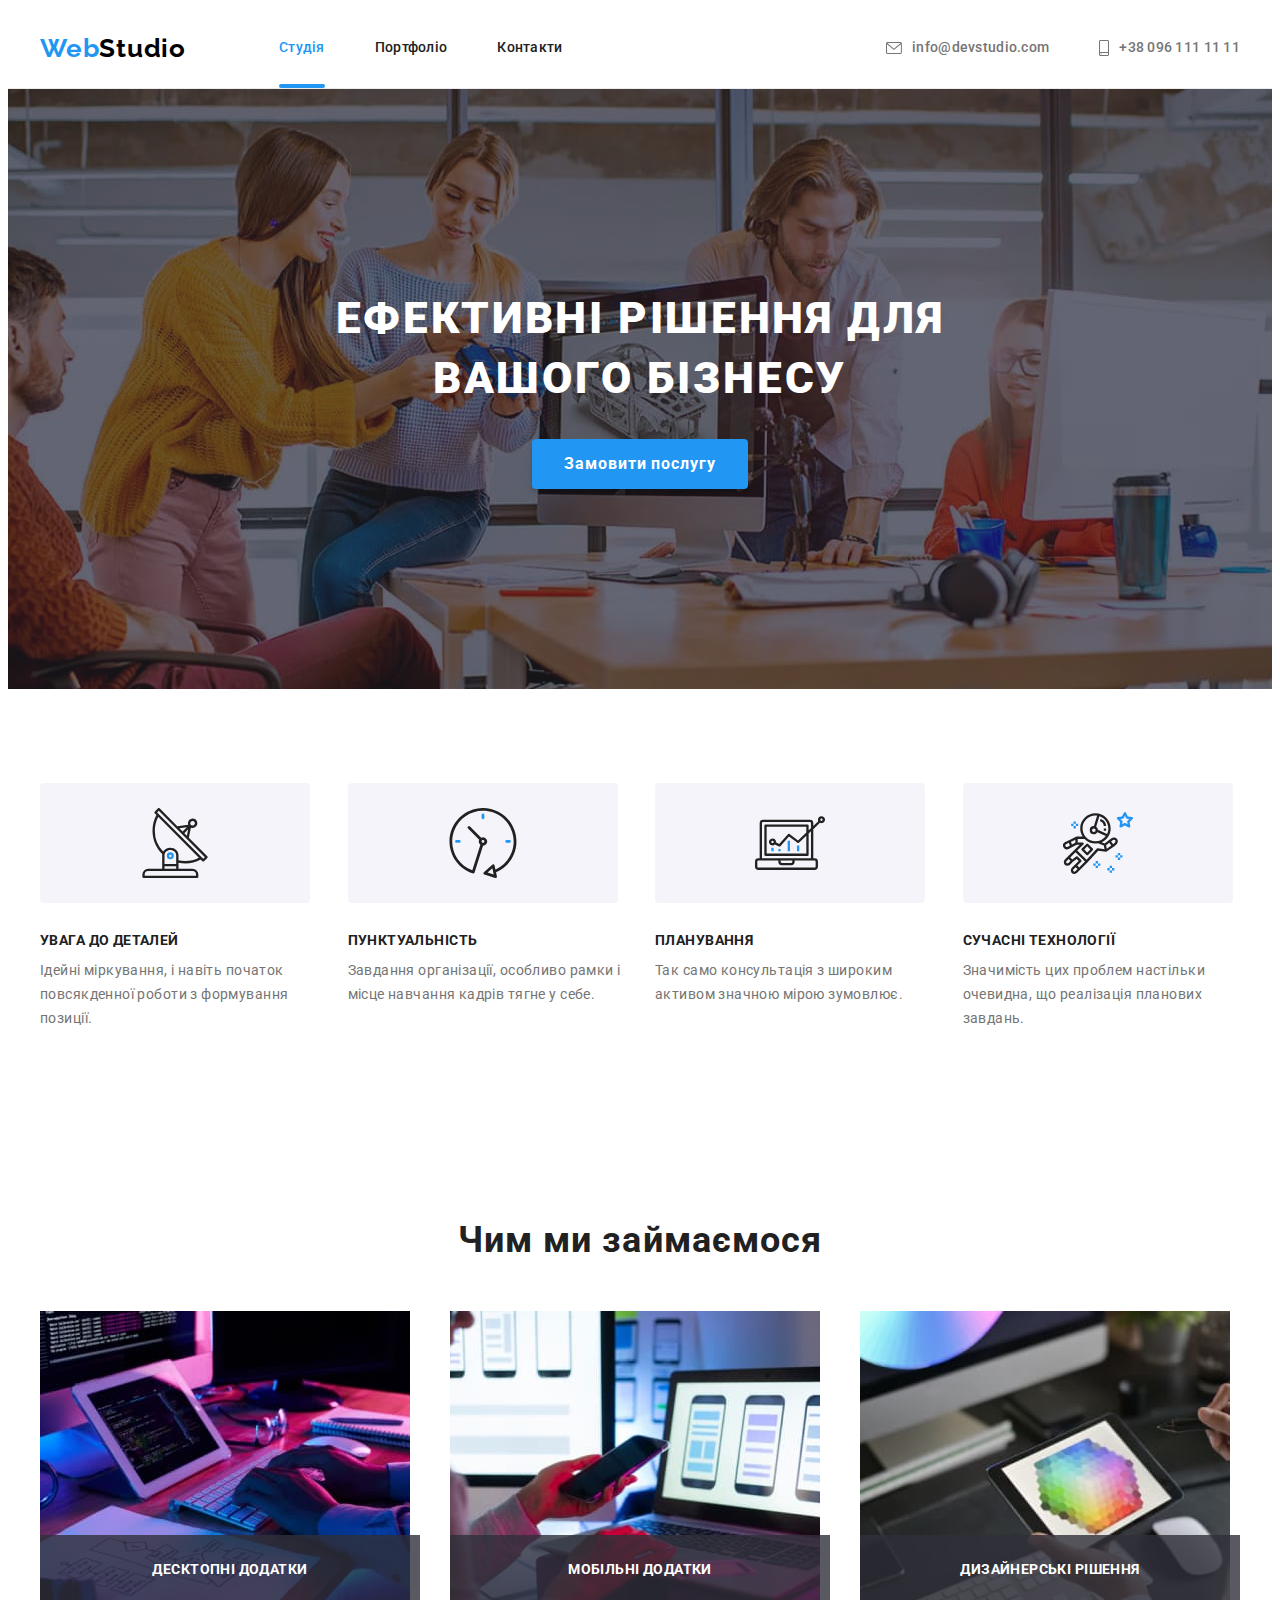
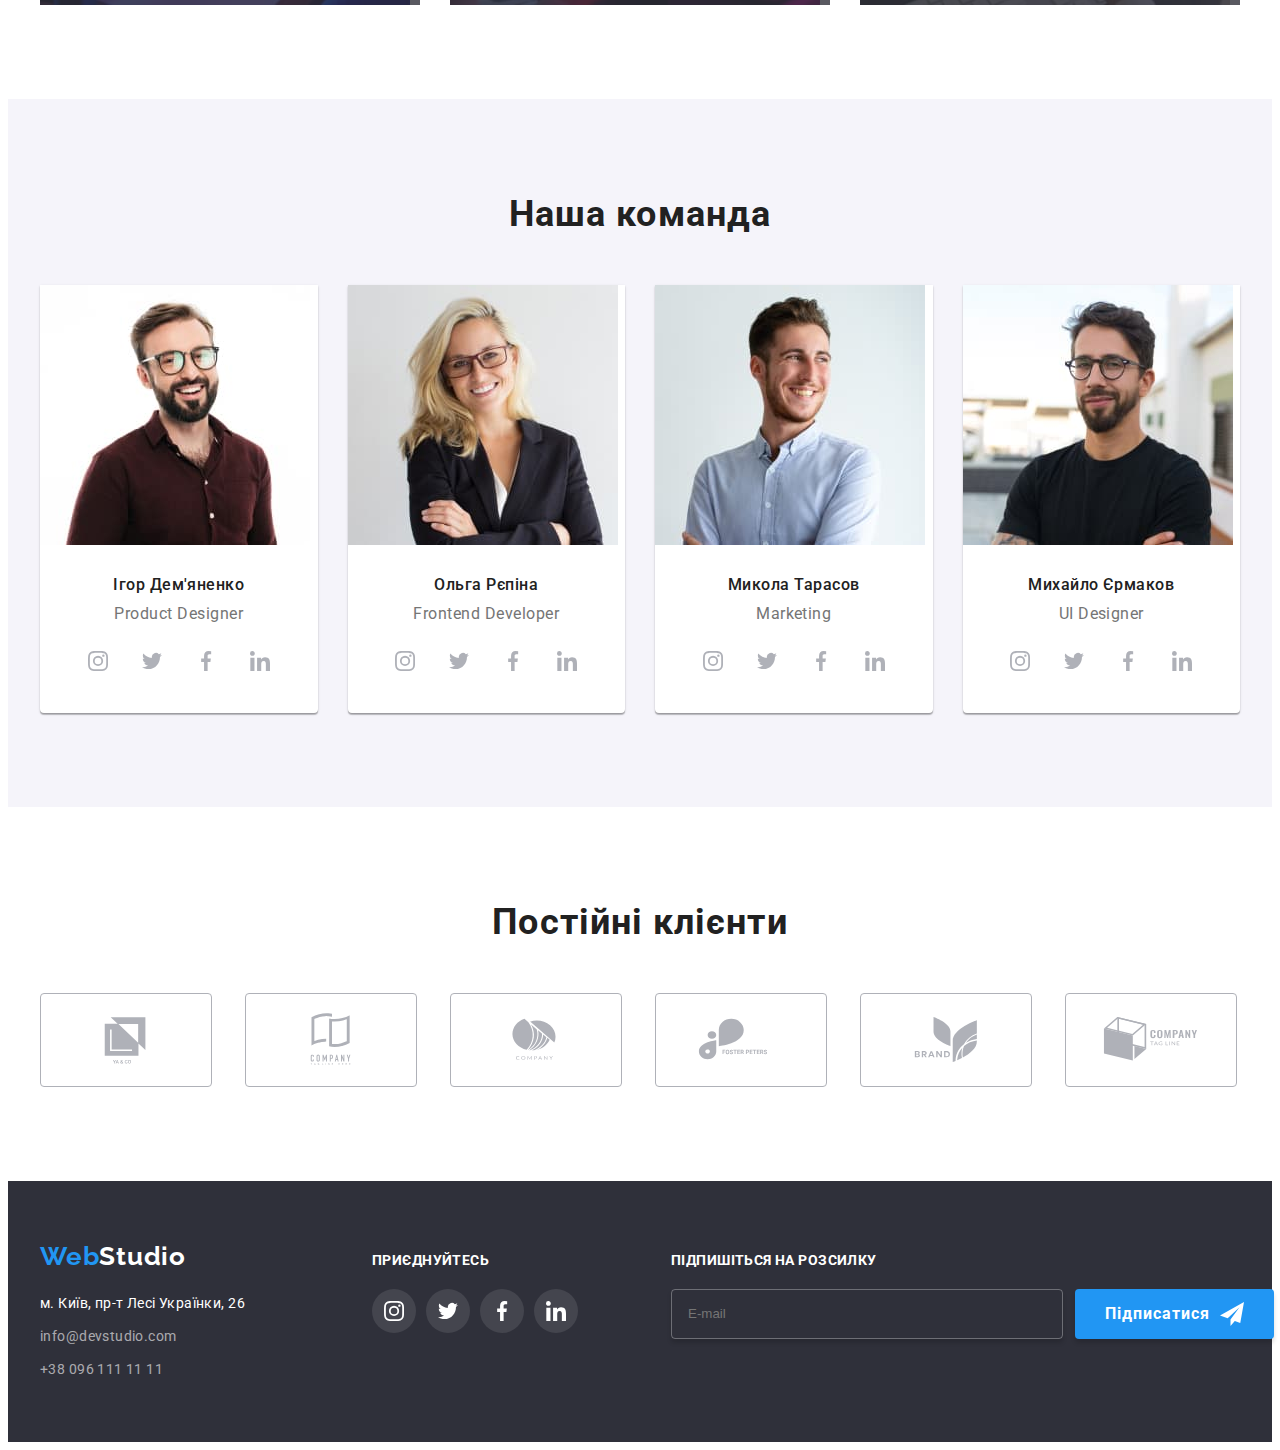
==== commit acfd5b7e: "BEM" ====
--- a/index.html
+++ b/index.html
@@ -67,103 +67,103 @@
         </div>
       </section>
       <!-- BENEFIT -->
-      <section class="benefit-section section">
+      <section class="benefit__section">
         <div class="container">
           <h2 class="visually-hidden">Переваги</h2>
-          <ul class="list benefit-list">
-            <li class="benefit-item">
-              <div class="benefit-icon-container">
+          <ul class="benefit__list">
+            <li class="benefit__item">
+              <div class="benefit__icon-container">
                 <svg width="70" height="70">
                   <use href="./images/sprite.svg#icon-benefit-0"></use>
                 </svg>
               </div>
-              <h3 class="benefit-title">Увага до деталей</h3>
-              <p class="benefit-alt">Ідейні міркування, і навіть початок повсякденної роботи з формування позиції.</p>
-            </li>
-            <li class="benefit-item clock-icon">
-              <div class="benefit-icon-container">
+              <h3 class="benefit__title">Увага до деталей</h3>
+              <p class="benefit__alt">Ідейні міркування, і навіть початок повсякденної роботи з формування позиції.</p>
+            </li>
+            <li class="benefit__item">
+              <div class="benefit__icon-container">
                 <svg width="70" height="70">
                   <use href="./images/sprite.svg#icon-benefit-1"></use>
                 </svg>
               </div>
-              <h3 class="benefit-title">Пунктуальність</h3>
-              <p class="benefit-alt">Завдання організації, особливо рамки і місце навчання кадрів тягне у себе.</p>
-            </li>
-            <li class="benefit-item diagram-icon">
-              <div class="benefit-icon-container">
+              <h3 class="benefit__title">Пунктуальність</h3>
+              <p class="benefit__alt">Завдання організації, особливо рамки і місце навчання кадрів тягне у себе.</p>
+            </li>
+            <li class="benefit__item">
+              <div class="benefit__icon-container">
                 <svg width="70" height="70">
                   <use href="./images/sprite.svg#icon-benefit-2"></use>
                 </svg>
               </div>
-              <h3 class="benefit-title">Планування</h3>
-              <p class="benefit-alt">Так само консультація з широким активом значною мірою зумовлює.</p>
-            </li>
-            <li class="benefit-item astronaut-icon">
-              <div class="benefit-icon-container">
+              <h3 class="benefit__title">Планування</h3>
+              <p class="benefit__alt">Так само консультація з широким активом значною мірою зумовлює.</p>
+            </li>
+            <li class="benefit__item">
+              <div class="benefit__icon-container">
                 <svg width="70" height="70">
                   <use href="./images/sprite.svg#icon-benefit-3"></use>
                 </svg>
               </div>
-              <h3 class="benefit-title">Сучасні технології</h3>
-              <p class="benefit-alt">Значимість цих проблем настільки очевидна, що реалізація планових завдань.</p>
+              <h3 class="benefit__title">Сучасні технології</h3>
+              <p class="benefit__alt">Значимість цих проблем настільки очевидна, що реалізація планових завдань.</p>
             </li>
           </ul>
         </div>
       </section>
       <!-- PROCESS -->
-      <section class="process-section section">
+      <section class="process__section">
         <div class="container">
-          <h2 class="process-title">Чим ми займаємося</h2>
-          <ul class="list process-list">
-            <li class="process-item">
-              <img src="./images/img-0.jpg" class="process-image" alt="кодинг" width="370" height="294" />
-              <p class="text-over-img">Десктопні додатки</p>
-            </li>
-            <li class="process-item">
-              <img src="./images/img-1.jpg" class="process-image" alt="адаптація" width="370" height="294" />
-              <p class="text-over-img">Мобільні додатки</p>
-            </li>
-            <li class="process-item">
-              <img src="./images/img-2.jpg" class="process-image" alt="дизайн" width="370" height="294" />
-              <p class="text-over-img">Дизайнерські рішення</p>
+          <h2 class="process__title">Чим ми займаємося</h2>
+          <ul class="process__list">
+            <li class="process__item">
+              <img src="./images/img-0.jpg" class="process__image" alt="кодинг" width="370" height="294" />
+              <p class="process__alt">Десктопні додатки</p>
+            </li>
+            <li class="process__item">
+              <img src="./images/img-1.jpg" class="process__image" alt="адаптація" width="370" height="294" />
+              <p class="process__alt">Мобільні додатки</p>
+            </li>
+            <li class="process__item">
+              <img src="./images/img-2.jpg" class="process__image" alt="дизайн" width="370" height="294" />
+              <p class="process__alt">Дизайнерські рішення</p>
             </li>
           </ul>
         </div>
       </section>
       <!-- MEMBER -->
-      <section class="member-section section">
+      <section class="member__section">
         <div class="container">
-          <h2 class="member-main-title">Наша команда</h2>
-          <ul class="list member-list">
-            <li class="member-item">
-              <img src="./images/img-3.jpg" class="member-image" alt="хлопець в окулярах" width="270" height="260" />
-              <div class="member-container">
-                <h3 class="member-title">Ігор Дем'яненко</h3>
-                <p class="member-alt" lang="en">Product Designer</p>
-                <ul class="member-social-list list">
-                  <li class="member-social-item">
-                    <a href="" class="member-social-link"
+          <h2 class="member__text">Наша команда</h2>
+          <ul class="member__list">
+            <li class="member__item">
+              <img src="./images/img-3.jpg" class="member__image" alt="хлопець в окулярах" width="270" height="260" />
+              <div class="member__container">
+                <h3 class="member__title">Ігор Дем'яненко</h3>
+                <p class="member__alt" lang="en">Product Designer</p>
+                <ul class="member__social-list">
+                  <li>
+                    <a href="" class="member__social-link"
                       ><svg width="20" height="20">
                         <use href="./images/sprite.svg#icon-social-0"></use>
                       </svg>
                     </a>
                   </li>
-                  <li class="member-social-item">
-                    <a href="" class="member-social-link"
+                  <li>
+                    <a href="" class="member__social-link"
                       ><svg width="20" height="20">
                         <use href="./images/sprite.svg#icon-social-1"></use>
                       </svg>
                     </a>
                   </li>
-                  <li class="member-social-item">
-                    <a href="" class="member-social-link"
+                  <li>
+                    <a href="" class="member__social-link"
                       ><svg width="20" height="20">
                         <use href="./images/sprite.svg#icon-social-2"></use>
                       </svg>
                     </a>
                   </li>
-                  <li class="member-social-item">
-                    <a href="" class="member-social-link"
+                  <li>
+                    <a href="" class="member__social-link"
                       ><svg width="20" height="20">
                         <use href="./images/sprite.svg#icon-social-3"></use>
                       </svg>
@@ -172,35 +172,35 @@
                 </ul>
               </div>
             </li>
-            <li class="member-item">
-              <img src="./images/img-4.jpg" class="member-image" alt="дівчина в окулярах" width="270" height="260" />
-              <div class="member-container">
-                <h3 class="member-title">Ольга Рєпіна</h3>
-                <p class="member-alt" lang="en">Frontend Developer</p>
-                <ul class="member-social-list list">
-                  <li class="member-social-item">
-                    <a href="" class="member-social-link"
+            <li class="member__item">
+              <img src="./images/img-4.jpg" class="member__image" alt="дівчина в окулярах" width="270" height="260" />
+              <div class="member__container">
+                <h3 class="member__title">Ольга Рєпіна</h3>
+                <p class="member__alt" lang="en">Frontend Developer</p>
+                <ul class="member__social-list">
+                  <li>
+                    <a href="" class="member__social-link"
                       ><svg width="20" height="20">
                         <use href="./images/sprite.svg#icon-social-0"></use>
                       </svg>
                     </a>
                   </li>
-                  <li class="member-social-item">
-                    <a href="" class="member-social-link"
+                  <li>
+                    <a href="" class="member__social-link"
                       ><svg width="20" height="20">
                         <use href="./images/sprite.svg#icon-social-1"></use>
                       </svg>
                     </a>
                   </li>
-                  <li class="member-social-item">
-                    <a href="" class="member-social-link"
+                  <li>
+                    <a href="" class="member__social-link"
                       ><svg width="20" height="20">
                         <use href="./images/sprite.svg#icon-social-2"></use>
                       </svg>
                     </a>
                   </li>
-                  <li class="member-social-item">
-                    <a href="" class="member-social-link"
+                  <li>
+                    <a href="" class="member__social-link"
                       ><svg width="20" height="20">
                         <use href="./images/sprite.svg#icon-social-3"></use>
                       </svg>
@@ -209,35 +209,35 @@
                 </ul>
               </div>
             </li>
-            <li class="member-item">
-              <img src="./images/img-5.jpg" class="member-image" alt="хлопець посміхається" width="270" height="260" />
-              <div class="member-container">
-                <h3 class="member-title">Микола Тарасов</h3>
-                <p class="member-alt" lang="en">Marketing</p>
-                <ul class="member-social-list list">
-                  <li class="member-social-item">
-                    <a href="" class="member-social-link"
+            <li class="member__item">
+              <img src="./images/img-5.jpg" class="member__image" alt="хлопець посміхається" width="270" height="260" />
+              <div class="member__container">
+                <h3 class="member__title">Микола Тарасов</h3>
+                <p class="member__alt" lang="en">Marketing</p>
+                <ul class="member__social-list">
+                  <li>
+                    <a href="" class="member__social-link"
                       ><svg width="20" height="20">
                         <use href="./images/sprite.svg#icon-social-0"></use>
                       </svg>
                     </a>
                   </li>
-                  <li class="member-social-item">
-                    <a href="" class="member-social-link"
+                  <li>
+                    <a href="" class="member__social-link"
                       ><svg width="20" height="20">
                         <use href="./images/sprite.svg#icon-social-1"></use>
                       </svg>
                     </a>
                   </li>
-                  <li class="member-social-item">
-                    <a href="" class="member-social-link"
+                  <li>
+                    <a href="" class="member__social-link"
                       ><svg width="20" height="20">
                         <use href="./images/sprite.svg#icon-social-2"></use>
                       </svg>
                     </a>
                   </li>
-                  <li class="member-social-item">
-                    <a href="" class="member-social-link"
+                  <li>
+                    <a href="" class="member__social-link"
                       ><svg width="20" height="20">
                         <use href="./images/sprite.svg#icon-social-3"></use>
                       </svg>
@@ -246,35 +246,35 @@
                 </ul>
               </div>
             </li>
-            <li class="member-item">
-              <img src="./images/img-6.jpg" class="member-image" alt="хлопець в окулярах" width="270" height="260" />
-              <div class="member-container">
-                <h3 class="member-title">Михайло Єрмаков</h3>
-                <p class="member-alt" lang="en">UI Designer</p>
-                <ul class="member-social-list list">
-                  <li class="member-social-item">
-                    <a href="" class="member-social-link"
+            <li class="member__item">
+              <img src="./images/img-6.jpg" class="member__image" alt="хлопець в окулярах" width="270" height="260" />
+              <div class="member__container">
+                <h3 class="member__title">Михайло Єрмаков</h3>
+                <p class="member__alt" lang="en">UI Designer</p>
+                <ul class="member__social-list">
+                  <li>
+                    <a href="" class="member__social-link"
                       ><svg width="20" height="20">
                         <use href="./images/sprite.svg#icon-social-0"></use>
                       </svg>
                     </a>
                   </li>
-                  <li class="member-social-item">
-                    <a href="" class="member-social-link"
+                  <li>
+                    <a href="" class="member__social-link"
                       ><svg width="20" height="20">
                         <use href="./images/sprite.svg#icon-social-1"></use>
                       </svg>
                     </a>
                   </li>
-                  <li class="member-social-item">
-                    <a href="" class="member-social-link"
+                  <li>
+                    <a href="" class="member__social-link"
                       ><svg width="20" height="20">
                         <use href="./images/sprite.svg#icon-social-2"></use>
                       </svg>
                     </a>
                   </li>
-                  <li class="member-social-item">
-                    <a href="" class="member-social-link"
+                  <li>
+                    <a href="" class="member__social-link"
                       ><svg width="20" height="20">
                         <use href="./images/sprite.svg#icon-social-3"></use>
                       </svg>
@@ -287,47 +287,47 @@
         </div>
       </section>
       <!-- CLIENT  -->
-      <section class="client-section section">
+      <section class="client__section">
         <div class="container">
-          <h2 class="client-title">Постійні клієнти</h2>
-          <ul class="client-list list">
-            <li class="client-item">
-              <a href="" class="client-link">
+          <h2 class="client__title">Постійні клієнти</h2>
+          <ul class="client__list">
+            <li class="client__item">
+              <a href="" class="client__link">
                 <svg width="106" height="60">
                   <use href="./images/sprite.svg#icon-client-0"></use>
                 </svg>
               </a>
             </li>
-            <li class="client-item">
-              <a href="" class="client-link">
+            <li class="client__item">
+              <a href="" class="client__link">
                 <svg width="106" height="60">
                   <use href="./images/sprite.svg#icon-client-1"></use>
                 </svg>
               </a>
             </li>
-            <li class="client-item">
-              <a href="" class="client-link">
+            <li class="client__item">
+              <a href="" class="client__link">
                 <svg width="106" height="60">
                   <use href="./images/sprite.svg#icon-client-2"></use>
                 </svg>
               </a>
             </li>
-            <li class="client-item">
-              <a href="" class="client-link">
+            <li class="client__item">
+              <a href="" class="client__link">
                 <svg width="106" height="60">
                   <use href="./images/sprite.svg#icon-client-3"></use>
                 </svg>
               </a>
             </li>
-            <li class="client-item">
-              <a href="" class="client-link">
+            <li class="client__item">
+              <a href="" class="client__link">
                 <svg width="106" height="60">
                   <use href="./images/sprite.svg#icon-client-4"></use>
                 </svg>
               </a>
             </li>
-            <li class="client-item">
-              <a href="" class="client-link">
+            <li class="client__item">
+              <a href="" class="client__link">
                 <svg width="106" height="60">
                   <use href="./images/sprite.svg#icon-client-5"></use>
                 </svg>
@@ -339,55 +339,55 @@
     </main>
     <!-- FOOTER -->
     <footer class="footer">
-      <div class="container footer-container">
-        <div class="logo-address">
-          <a href="./index.html" class="footer-logo"><span class="half-logo">Web</span>Studio</a>
-          <address class="address">
-            <ul class="list address-list">
-              <li class="address-item">
+      <div class="container footer__container">
+        <div>
+          <a href="./index.html" class="logo logo--light"><span class="logo__accent">Web</span>Studio</a>
+          <address class="footer__address">
+            <ul class="footer__address-list">
+              <li class="footer__address-item">
                 <a
                   href="https://goo.gl/maps/ud8NmV5yiws8x5bs8"
                   target="_blank"
                   rel="noopener noreferrer"
-                  class="address-link link"
+                  class="footer__link footer__link--white"
                   >м. Київ, пр-т Лесі Українки, 26
                 </a>
               </li>
-              <li class="address-item">
-                <a href="mailto:info@devstudio.com" class="footer-link link">info@devstudio.com</a>
+              <li class="footer__address-item">
+                <a href="mailto:info@devstudio.com" class="footer__link">info@devstudio.com</a>
               </li>
-              <li class="address-item">
-                <a href="tel:+380961111111" class="footer-link link">+38 096 111 11 11</a>
+              <li class="footer__address-item">
+                <a href="tel:+380961111111" class="footer__link">+38 096 111 11 11</a>
               </li>
             </ul>
           </address>
         </div>
-        <div class="footer-social-container">
-          <p class="footer-social-text">приєднуйтесь</p>
-          <ul class="footer-social-list list">
-            <li class="footer-social-item">
-              <a href="" class="footer-social-link">
+        <div>
+          <p class="footer__social-text">приєднуйтесь</p>
+          <ul class="footer__social-list">
+            <li class="footer__social-item">
+              <a href="" class="footer__social-link">
                 <svg width="20" height="20">
                   <use href="./images/sprite.svg#icon-social-0"></use>
                 </svg>
               </a>
             </li>
-            <li class="footer-social-item">
-              <a href="" class="footer-social-link">
+            <li class="footer__social-item">
+              <a href="" class="footer__social-link">
                 <svg width="20" height="20">
                   <use href="./images/sprite.svg#icon-social-1"></use>
                 </svg>
               </a>
             </li>
-            <li class="footer-social-item">
-              <a href="" class="footer-social-link">
+            <li class="footer__social-item">
+              <a href="" class="footer__social-link">
                 <svg width="20" height="20">
                   <use href="./images/sprite.svg#icon-social-2"></use>
                 </svg>
               </a>
             </li>
-            <li class="footer-social-item">
-              <a href="" class="footer-social-link">
+            <li class="footer__social-item">
+              <a href="" class="footer__social-link">
                 <svg width="20" height="20">
                   <use href="./images/sprite.svg#icon-social-3"></use>
                 </svg>
@@ -395,13 +395,13 @@
             </li>
           </ul>
         </div>
-        <form class="footer-form">
-          <label class="footer-label" for="footer-mail">Підпишіться на розсилку</label>
-          <div class="footer-action-container">
-            <input id="footer-mail" type="email" name="email" placeholder="E-mail" class="footer-input" />
-            <button type="submit" class="footer-button btn">
+        <form>
+          <label class="footer__label" for="footer-mail">Підпишіться на розсилку</label>
+          <div class="footer__action-container">
+            <input id="footer-mail" type="email" name="email" placeholder="E-mail" class="footer__input" />
+            <button type="submit" class="footer__button">
               Підписатися
-              <svg width="24" height="24" class="footer-icon-send">
+              <svg width="24" height="24" class="footer__icon-send">
                 <use href="./images/sprite.svg#icon-footer-send"></use>
               </svg>
             </button>
--- a/css/styles.css
+++ b/css/styles.css
@@ -107,6 +107,10 @@
   color: #000000;
 }
 
+.logo--light {
+  color: var(--pure-white-color);
+}
+
 .logo__accent {
   color: var(--accent-site-color);
 }
@@ -226,20 +230,22 @@
 
 /* ------ BENEFIT ------ */
 
-.benefit-section {
-  padding-bottom: 0;
-}
-
-.benefit-list {
+.benefit__section {
+  padding-top: 94px;
+  padding-bottom: 94px;
+}
+
+.benefit__list {
   display: flex;
   gap: 30px;
-}
-
-.benefit-item {
+    list-style: none;
+}
+
+.benefit__item {
   width: calc((100% - 90px) / 4);
 }
 
-.benefit-icon-container {
+.benefit__icon-container {
   width: 270px;
   height: 120px;
   background-color: #f5f4fa;
@@ -250,31 +256,7 @@
   align-items: center;
 }
 
-/* .benefit-item::before {
-  width: 270px;
-  height: 120px;
-  content: '';
-  display: block;
-  background-position: center;
-  background-repeat: no-repeat;
-  background-color: #f5f4fa;
-  border-radius: 4px;
-  margin-bottom: 30px;
-}
-.antenna-icon::before {
-  background-image: url(../images/benefit-0.svg);
-}
-.clock-icon::before {
-  background-image: url(../images/benefit-1.svg);
-}
-.diagram-icon::before {
-  background-image: url(../images/benefit-2.svg);
-}
-.astronaut-icon::before {
-  background-image: url(../images/benefit-3.svg);
-} */
-
-.benefit-title {
+.benefit__title {
   font-weight: 700;
   font-size: 14px;
   line-height: 1.14;
@@ -283,7 +265,7 @@
   margin-bottom: 10px;
 }
 
-.benefit-alt {
+.benefit__alt {
   font-size: 14px;
   line-height: 1.71;
   letter-spacing: 0.03em;
@@ -292,25 +274,37 @@
 
 /* ------ PROCESS ------ */
 
-/* .process-section {не задіяний} */
-
-.process-list {
+.process__section {
+  padding-top: 94px;
+  padding-bottom: 94px;}
+
+.process__title {
+  font-weight: 700;
+  font-size: 36px;
+  line-height: 1.17;
+  text-align: center;
+  letter-spacing: 0.03em;
+  margin-bottom: 50px;
+}
+
+.process__list {
   display: flex;
   gap: 30px;
-}
-
-.process-item {
+  list-style: none;
+}
+
+.process__item {
   width: calc((100% - 60px) / 3);
   position: relative;
 }
 
-.process-image {
+.process__image {
   display: block;
   max-width: 100%;
   height: auto;
 }
 
-.text-over-img {
+.process__alt {
   font-weight: 700;
   font-size: 14px;
   line-height: 1.14;
@@ -328,7 +322,15 @@
   align-items: center;
 }
 
-.process-title {
+/* ------ MEMBER ------ */
+
+.member__section {
+  background-color: #f5f4fa;
+  padding-top: 94px;
+  padding-bottom: 94px;
+}
+
+.member__text {
   font-weight: 700;
   font-size: 36px;
   line-height: 1.17;
@@ -337,44 +339,30 @@
   margin-bottom: 50px;
 }
 
-/* ------ MEMBER ------ */
-
-.member-main-title {
-  font-weight: 700;
-  font-size: 36px;
-  line-height: 1.17;
-  text-align: center;
-  letter-spacing: 0.03em;
-  margin-bottom: 50px;
-}
-
-.member-section {
-  background-color: #f5f4fa;
-}
-
-.member-list {
+.member__list {
   display: flex;
   gap: 30px;
-}
-
-.member-item {
+  list-style: none;
+}
+
+.member__item {
   background-color: var(--pure-white-color);
   box-shadow: 0px 1px 3px rgba(0, 0, 0, 0.12), 0px 1px 1px rgba(0, 0, 0, 0.14), 0px 2px 1px rgba(0, 0, 0, 0.2);
   width: calc((100% - 90px) / 4);
   border-radius: 0px 0px 4px 4px;
 }
 
-.member-image {
+.member__image {
   display: block;
   max-width: 100%;
   height: auto;
 }
 
-.member-container {
+.member__container {
   padding: 30px 0;
 }
 
-.member-title {
+.member__title {
   font-weight: 500;
   font-size: 16px;
   line-height: 1.19;
@@ -383,7 +371,7 @@
   margin-bottom: 10px;
 }
 
-.member-alt {
+.member__alt {
   font-size: 16px;
   line-height: 1.19;
   text-align: center;
@@ -392,15 +380,14 @@
   margin-bottom: 16px;
 }
 
-.member-social-list {
+.member__social-list {
   display: flex;
   gap: 10px;
   justify-content: center;
-}
-
-/* .member-social-item {не задіяний} */
-
-.member-social-link {
+  list-style: none;
+}
+
+.member__social-link {
   width: 44px;
   height: 44px;
   background-color: var(--pure-white-color);
@@ -414,19 +401,21 @@
   transition-timing-function: cubic-bezier(0.4, 0, 0.2, 1);
 }
 
-.member-social-link:hover,
-.member-social-link:focus {
+.member__social-link:hover,
+.member__social-link:focus {
   background-color: var(--accent-site-color);
   fill: var(--pure-white-color);
 }
 
 /* ------ CLIENT ------ */
 
-.client-section {
+.client__section {
   background-color: var(--pure-white-color);
-}
-
-.client-title {
+  padding-top: 94px;
+  padding-bottom: 94px;
+}
+
+.client__title {
   font-weight: 700;
   font-size: 36px;
   line-height: 1.17;
@@ -435,16 +424,17 @@
   margin-bottom: 50px;
 }
 
-.client-list {
+.client__list {
   display: flex;
   gap: 30px;
-}
-
-.client-item {
+  list-style: none;
+}
+
+.client__item {
   width: calc((100% - 150px) / 6);
 }
 
-.client-link {
+.client__link {
   width: 170px;
   height: 92px;
   background-color: var(--pure-white-color);
@@ -459,8 +449,8 @@
   transition-timing-function: cubic-bezier(0.4, 0, 0.2, 1);
 }
 
-.client-link:hover,
-.client-link:focus {
+.client__link:hover,
+.client__link:focus {
   fill: var(--accent-site-color);
   border-color: var(--accent-site-color);
 }
@@ -473,53 +463,46 @@
   padding-bottom: 60px;
 }
 
-.footer-logo {
-  font-family: 'Raleway';
-  font-weight: 700;
-  font-size: 26px;
-  line-height: 1.19;
-  letter-spacing: 0.03em;
-  color: var(--pure-white-color);
-  text-decoration: none;
-}
-
-.address {
+.footer__container {
+  display: flex;
+  align-items: baseline;
+  gap: 93px;
+}
+
+.footer__address {
   margin-top: 20px;
 }
 
-/* .address-list {не задіяний} */
-
-.address-item:not(:last-child) {
+.footer__address-list {
+  list-style: none;
+}
+
+.footer__address-item:not(:last-child) {
   margin-bottom: 9px;
 }
 
-.address-link {
+.footer__link {
   font-style: normal;
   font-size: 14px;
   line-height: 1.71;
   letter-spacing: 0.03em;
-  color: var(--pure-white-color);
-  /* min-width: 231px; */
-  /* display: block; */
-}
-
-.footer-link {
-  font-style: normal;
-  font-size: 14px;
-  line-height: 1.71;
-  letter-spacing: 0.03em;
   color: rgba(255, 255, 255, 0.6);
-}
-
-.footer-container {
-  display: flex;
-  align-items: baseline;
-  gap: 93px;
-}
-
-/* .footer-social-container {не задіяний} */
-
-.footer-social-text {
+  text-decoration: none;
+  transition-property: color;
+  transition-duration: 250ms;
+  transition-timing-function: cubic-bezier(0.4, 0, 0.2, 1);
+}
+
+.footer__link--white {
+    color: var(--pure-white-color);
+}
+
+.footer__link:hover,
+.footer__link:focus {
+  color: var(--accent-site-color);
+}
+
+.footer__social-text {
   font-weight: 700;
   font-size: 14px;
   line-height: 1.14;
@@ -529,16 +512,17 @@
   margin-bottom: 20px;
 }
 
-.footer-social-list {
+.footer__social-list {
   display: flex;
   gap: 10px;
-}
-
-.footer-social-item {
+  list-style: none;
+}
+
+.footer__social-item {
   width: calc((100% - 30px) / 4);
 }
 
-.footer-social-link {
+.footer__social-link {
   width: 44px;
   height: 44px;
   background-color: rgba(255, 255, 255, 0.1);
@@ -552,14 +536,12 @@
   transition-timing-function: cubic-bezier(0.4, 0, 0.2, 1);
 }
 
-.footer-social-link:hover,
-.footer-social-link:focus {
+.footer__social-link:hover,
+.footer__social-link:focus {
   background-color: var(--accent-site-color);
 }
 
-/* .footer-form {не задіяний} */
-
-.footer-label {
+.footer__label {
   font-weight: 700;
   font-size: 14px;
   line-height: 1.14;
@@ -568,13 +550,13 @@
   color: var(--pure-white-color);
 }
 
-.footer-action-container {
+.footer__action-container {
   margin-top: 20px;
   display: flex;
   gap: 12px;
 }
 
-.footer-input {
+.footer__input {
   padding: 15px 16px;
   width: 358px;
   background-color: inherit;
@@ -586,11 +568,11 @@
   transition: border-color 250ms cubic-bezier(0.4, 0, 0.2, 1);
 }
 
-.footer-input:focus {
+.footer__input:focus {
   border-color: var(--accent-site-color);
 }
 
-.footer-button {
+.footer__button {
   font-family: 'Roboto';
   font-weight: 700;
   font-size: 16px;
@@ -603,13 +585,17 @@
   justify-content: center;
   padding: 10px 30px;
   box-shadow: 0px 4px 4px rgba(0, 0, 0, 0.15);
-}
-
-.footer-button:active {
+  cursor: pointer;
+  font-family: inherit;
+  border: 0px solid transparent;
+  border-radius: 4px;
+}
+
+.footer__button:active {
   background-color: #188ce8;
 }
 
-.footer-icon-send {
+.footer__icon-send {
   margin-left: 10px;
   fill: var(--pure-white-color);
 }
@@ -886,6 +872,7 @@
 
 .contract-icon {
   fill: transparent;
+  display: flex;
 }
 
 .modal-contract:checked + .contract-label > .contract-icon-wrap {
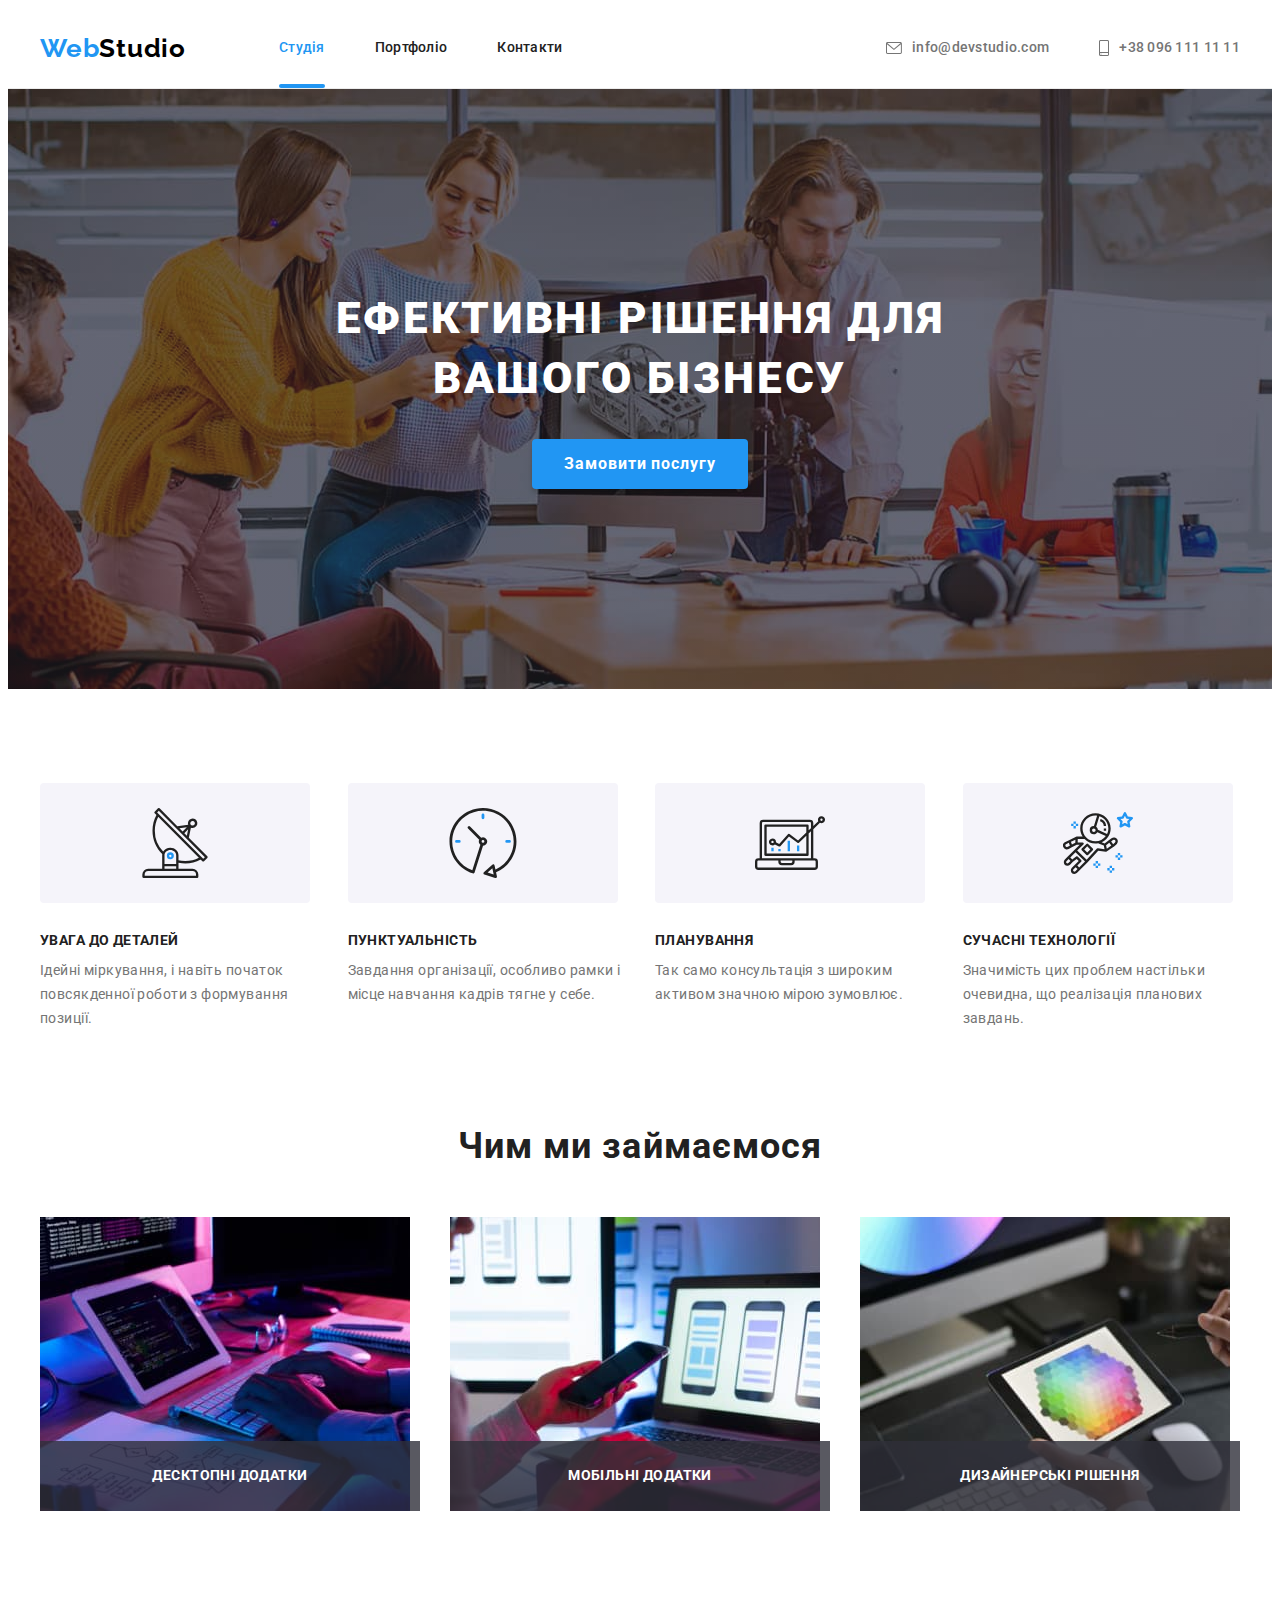
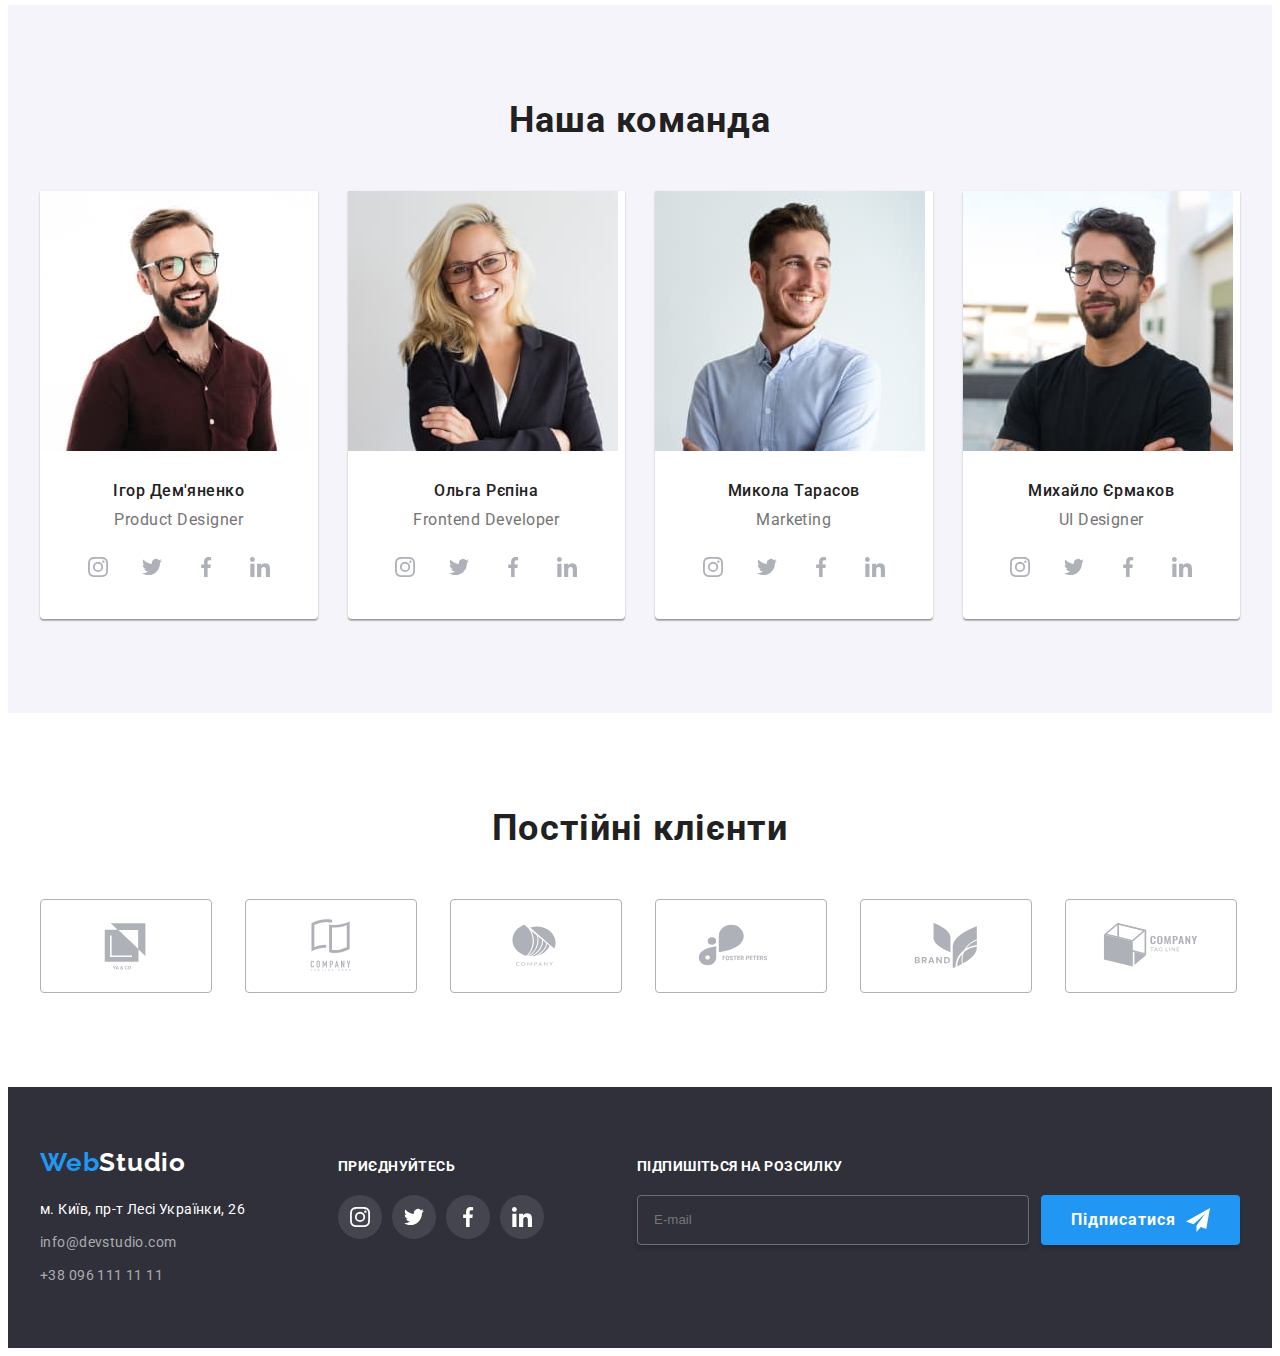
==== commit 1750425d: "fix section and footer" ====
--- a/index.html
+++ b/index.html
@@ -18,29 +18,29 @@
       crossorigin="anonymous"
       referrerpolicy="no-referrer"
     />
-    <link rel="stylesheet" href="./css/styles.css" />
+    <link rel="stylesheet" href="./css/main.min.css" />
   </head>
   <body>
     <!-- HEADER  -->
     <header class="header">
       <div class="container header__container">
         <nav class="header__navigation">
-          <a href="./index.html" class="logo logo--dark"><span class="logo__accent">Web</span>Studio</a>
-          <ul class="header__list">
+          <a href="./index.html" class="logo logo--dark logo--right"><span class="logo__accent">Web</span>Studio</a>
+          <ul class="header__list list">
             <li class="header__item">
-              <a href="./index.html" class="header__link header__link--active">Студія</a>
+              <a href="./index.html" class="header__link header__link--active link">Студія</a>
             </li>
             <li class="header__item">
-              <a href="./portfolio.html" class="header__link">Портфоліо</a>
+              <a href="./portfolio.html" class="header__link link">Портфоліо</a>
             </li>
             <li class="header__item">
-              <a href="" class="header__link">Контакти</a>
+              <a href="" class="header__link link">Контакти</a>
             </li>
           </ul>
         </nav>
-        <ul class="header__list header__list--right">
+        <ul class="header__list header__list--right list">
           <li>
-            <a href="mailto:info@devstudio.com" class="header__link header__link--light">
+            <a href="mailto:info@devstudio.com" class="header__link header__link--light link">
               <svg class="header__icon" width="16" height="12">
                 <use href="./images/sprite.svg#icon-contact-0"></use>
               </svg>
@@ -48,7 +48,7 @@
             </a>
           </li>
           <li>
-            <a href="tel:+380961111111" class="header__link header__link--light">
+            <a href="tel:+380961111111" class="header__link header__link--light link">
               <svg class="header__icon" width="10" height="16">
                 <use href="./images/sprite.svg#icon-contact-1"></use>
               </svg>
@@ -60,19 +60,19 @@
     </header>
     <main>
       <!-- HERO -->
-      <section class="hero hero--image">
+      <section class="section hero hero--image">
         <div class="container">
           <h1 class="hero__title">Ефективні рішення для вашого бізнесу</h1>
-          <button type="button" class="hero__button" data-modal-open>Замовити послугу</button>
+          <button type="button" class="hero__button btn" data-modal-open>Замовити послугу</button>
         </div>
       </section>
       <!-- BENEFIT -->
-      <section class="benefit__section">
+      <section class="section benefit">
         <div class="container">
           <h2 class="visually-hidden">Переваги</h2>
-          <ul class="benefit__list">
+          <ul class="benefit__list list">
             <li class="benefit__item">
-              <div class="benefit__icon-container">
+              <div class="benefit__iconContainer">
                 <svg width="70" height="70">
                   <use href="./images/sprite.svg#icon-benefit-0"></use>
                 </svg>
@@ -81,7 +81,7 @@
               <p class="benefit__alt">Ідейні міркування, і навіть початок повсякденної роботи з формування позиції.</p>
             </li>
             <li class="benefit__item">
-              <div class="benefit__icon-container">
+              <div class="benefit__iconContainer">
                 <svg width="70" height="70">
                   <use href="./images/sprite.svg#icon-benefit-1"></use>
                 </svg>
@@ -90,7 +90,7 @@
               <p class="benefit__alt">Завдання організації, особливо рамки і місце навчання кадрів тягне у себе.</p>
             </li>
             <li class="benefit__item">
-              <div class="benefit__icon-container">
+              <div class="benefit__iconContainer">
                 <svg width="70" height="70">
                   <use href="./images/sprite.svg#icon-benefit-2"></use>
                 </svg>
@@ -99,7 +99,7 @@
               <p class="benefit__alt">Так само консультація з широким активом значною мірою зумовлює.</p>
             </li>
             <li class="benefit__item">
-              <div class="benefit__icon-container">
+              <div class="benefit__iconContainer">
                 <svg width="70" height="70">
                   <use href="./images/sprite.svg#icon-benefit-3"></use>
                 </svg>
@@ -111,10 +111,10 @@
         </div>
       </section>
       <!-- PROCESS -->
-      <section class="process__section">
+      <section class="section process">
         <div class="container">
           <h2 class="process__title">Чим ми займаємося</h2>
-          <ul class="process__list">
+          <ul class="process__list list">
             <li class="process__item">
               <img src="./images/img-0.jpg" class="process__image" alt="кодинг" width="370" height="294" />
               <p class="process__alt">Десктопні додатки</p>
@@ -131,16 +131,16 @@
         </div>
       </section>
       <!-- MEMBER -->
-      <section class="member__section">
+      <section class="section member">
         <div class="container">
           <h2 class="member__text">Наша команда</h2>
-          <ul class="member__list">
+          <ul class="member__list list">
             <li class="member__item">
               <img src="./images/img-3.jpg" class="member__image" alt="хлопець в окулярах" width="270" height="260" />
               <div class="member__container">
                 <h3 class="member__title">Ігор Дем'яненко</h3>
                 <p class="member__alt" lang="en">Product Designer</p>
-                <ul class="member__social-list">
+                <ul class="member__social-list list">
                   <li>
                     <a href="" class="member__social-link"
                       ><svg width="20" height="20">
@@ -177,7 +177,7 @@
               <div class="member__container">
                 <h3 class="member__title">Ольга Рєпіна</h3>
                 <p class="member__alt" lang="en">Frontend Developer</p>
-                <ul class="member__social-list">
+                <ul class="member__social-list list">
                   <li>
                     <a href="" class="member__social-link"
                       ><svg width="20" height="20">
@@ -214,7 +214,7 @@
               <div class="member__container">
                 <h3 class="member__title">Микола Тарасов</h3>
                 <p class="member__alt" lang="en">Marketing</p>
-                <ul class="member__social-list">
+                <ul class="member__social-list list">
                   <li>
                     <a href="" class="member__social-link"
                       ><svg width="20" height="20">
@@ -251,7 +251,7 @@
               <div class="member__container">
                 <h3 class="member__title">Михайло Єрмаков</h3>
                 <p class="member__alt" lang="en">UI Designer</p>
-                <ul class="member__social-list">
+                <ul class="member__social-list list">
                   <li>
                     <a href="" class="member__social-link"
                       ><svg width="20" height="20">
@@ -287,10 +287,10 @@
         </div>
       </section>
       <!-- CLIENT  -->
-      <section class="client__section">
+      <section class="section client">
         <div class="container">
           <h2 class="client__title">Постійні клієнти</h2>
-          <ul class="client__list">
+          <ul class="client__list list">
             <li class="client__item">
               <a href="" class="client__link">
                 <svg width="106" height="60">
@@ -343,28 +343,28 @@
         <div>
           <a href="./index.html" class="logo logo--light"><span class="logo__accent">Web</span>Studio</a>
           <address class="footer__address">
-            <ul class="footer__address-list">
+            <ul class="list">
               <li class="footer__address-item">
                 <a
                   href="https://goo.gl/maps/ud8NmV5yiws8x5bs8"
                   target="_blank"
                   rel="noopener noreferrer"
-                  class="footer__link footer__link--white"
+                  class="footer__link footer__link--white link"
                   >м. Київ, пр-т Лесі Українки, 26
                 </a>
               </li>
               <li class="footer__address-item">
-                <a href="mailto:info@devstudio.com" class="footer__link">info@devstudio.com</a>
+                <a href="mailto:info@devstudio.com" class="footer__link link">info@devstudio.com</a>
               </li>
               <li class="footer__address-item">
-                <a href="tel:+380961111111" class="footer__link">+38 096 111 11 11</a>
+                <a href="tel:+380961111111" class="footer__link link">+38 096 111 11 11</a>
               </li>
             </ul>
           </address>
         </div>
         <div>
           <p class="footer__social-text">приєднуйтесь</p>
-          <ul class="footer__social-list">
+          <ul class="footer__social-list list">
             <li class="footer__social-item">
               <a href="" class="footer__social-link">
                 <svg width="20" height="20">
@@ -395,11 +395,11 @@
             </li>
           </ul>
         </div>
-        <form>
+        <form autocomplete="off">
           <label class="footer__label" for="footer-mail">Підпишіться на розсилку</label>
           <div class="footer__action-container">
             <input id="footer-mail" type="email" name="email" placeholder="E-mail" class="footer__input" />
-            <button type="submit" class="footer__button">
+            <button type="submit" class="footer__button btn">
               Підписатися
               <svg width="24" height="24" class="footer__icon-send">
                 <use href="./images/sprite.svg#icon-footer-send"></use>
@@ -410,67 +410,60 @@
       </div>
     </footer>
     <!-- MODAL -->
-    <div class="backdrop is-hidden" data-modal>
-      <div class="modal">
-        <button type="button" class="modal-close-btn" data-modal-close>
+    <div class="backdrop backdrop--hidden" data-modal>
+      <div class="backdrop__container">
+        <button type="button" class="backdrop__button" data-modal-close>
           <svg width="11" height="11">
             <use href="./images/sprite.svg#icon-modal-close"></use>
           </svg>
         </button>
-        <p class="modal-title">Залиште свої дані, ми вам передзвонимо</p>
+        <p class="backdrop__title">Залиште свої дані, ми вам передзвонимо</p>
         <!-- FORM -->
-        <form class="modal-form">
-          <ul class="list">
-            <li class="modal-item">
-              <label for="user-name" class="modal-label">Ім'я</label>
-              <div class="input-wrap">
-                <input type="text" name="user-name" class="modal-input form-input" id="user-name" />
-                <svg class="modal-icon" width="18" height="18">
-                  <use href="./images/sprite.svg#icon-modal-user"></use>
-                </svg>
-              </div>
-            </li>
-            <li class="modal-item">
-              <label for="user-tel" class="modal-label">Телефон</label>
-              <div class="input-wrap">
-                <input type="tel" name="user-tel" class="modal-input form-input" id="user-tel" />
-                <svg class="modal-icon" width="18" height="18">
-                  <use href="./images/sprite.svg#icon-modal-tel"></use>
-                </svg>
-              </div>
-            </li>
-            <li class="modal-item">
-              <label for="user-mail" class="modal-label">Пошта</label>
-              <div class="input-wrap">
-                <input type="email" name="user-mail" class="modal-input form-input" id="user-mail" />
-                <svg class="modal-icon" width="18" height="18">
-                  <use href="./images/sprite.svg#icon-modal-mail"></use>
-                </svg>
-              </div>
-            </li>
-            <li class="modal-item">
-              <label for="user-text" class="modal-label">Коментар</label>
-              <textarea
-                name="user-text"
-                id="user-text"
-                placeholder="Введіть текст"
-                class="modal-comments form-input"
-              ></textarea>
-            </li>
-          </ul>
-          <div class="field-contract">
-            <input type="checkbox" name="contract" id="contract" class="modal-contract visually-hidden" />
-            <label class="contract-label" for="contract">
-              <span class="contract-icon-wrap">
-                <svg class="contract-icon" width="16" height="15">
+        <form class="form" autocomplete="off">
+          <div class="form__item">
+            <label for="user-name" class="form__label">Ім'я</label>
+            <div class="form__wrap">
+              <input type="text" name="user-name" class="form__input" id="user-name" />
+              <svg class="form__icon" width="18" height="18">
+                <use href="./images/sprite.svg#icon-modal-user"></use>
+              </svg>
+            </div>
+          </div>
+          <div class="form__item">
+            <label for="user-tel" class="form__label">Телефон</label>
+            <div class="form__wrap">
+              <input type="tel" name="user-tel" class="form__input" id="user-tel" />
+              <svg class="form__icon" width="18" height="18">
+                <use href="./images/sprite.svg#icon-modal-tel"></use>
+              </svg>
+            </div>
+          </div>
+          <div class="form__item">
+            <label for="user-mail" class="form__label">Пошта</label>
+            <div class="form__wrap">
+              <input type="email" name="user-mail" class="form__input" id="user-mail" />
+              <svg class="form__icon" width="18" height="18">
+                <use href="./images/sprite.svg#icon-modal-mail"></use>
+              </svg>
+            </div>
+          </div>
+          <div class="form__item">
+            <label for="user-text" class="form__label">Коментар</label>
+            <textarea name="user-text" id="user-text" placeholder="Введіть текст" class="form__comments"></textarea>
+          </div>
+          <div class="contract">
+            <input type="checkbox" name="contract" id="contract" class="contract__input visually-hidden" />
+            <label class="contract__label" for="contract">
+              <span class="contract__icon-wrap">
+                <svg class="contract__icon" width="16" height="15">
                   <use href="./images/sprite.svg#icon-modal-check"></use>
                 </svg>
               </span>
               Погоджуюся з розсилкою та приймаю
-              <a href="">Умови договору</a>
+              <a href="" class="contract__link">Умови договору</a>
             </label>
           </div>
-          <button type="submit" class="btn-submit btn">Відправити</button>
+          <button type="submit" class="form__button">Відправити</button>
         </form>
       </div>
     </div>
--- a/css/main.min.css
+++ b/css/main.min.css
@@ -0,0 +1 @@
+:root{--master-text-color: #212121;--slave-text-color: #757575;--accent-site-color: #2196f3;--pure-white-color: #ffffff}body{font-family:"roboto",sans-serif;color:var(--master-text-color);background-color:var(--pure-white-color)}p,h1,h2,h3{margin:0}ul{margin:0;padding-left:0}.container{width:1200px;margin:0 auto;padding-left:15px;padding-right:15px}.section{padding-top:94px;padding-bottom:94px}.link{text-decoration:none;transition-property:color;transition-duration:250ms;transition-timing-function:cubic-bezier(0.4, 0, 0.2, 1)}.link:hover,.link:focus{color:var(--accent-site-color)}.list{list-style:none}.btn{cursor:pointer;font-family:inherit;border:0px solid rgba(0,0,0,0);border-radius:4px}.btn:active{background-color:#188ce8}.visually-hidden{position:absolute;white-space:nowrap;width:1px;height:1px;overflow:hidden;border:0;padding:0;clip:rect(0 0 0 0);-webkit-clip-path:inset(50%);clip-path:inset(50%);margin:-1px}.logo{font-family:"Raleway";font-weight:700;font-size:26px;line-height:1.19;letter-spacing:.03em;text-decoration:none;padding-top:24px;padding-bottom:24px}.logo--right{margin-right:93px}.logo--dark{color:#000}.logo--light{color:var(--pure-white-color)}.logo__accent{color:var(--accent-site-color)}.header{border-bottom:1px solid #ececec}.header__container{display:flex;align-items:center}.header__navigation{display:flex;align-items:center}.header__list{display:flex;align-items:center;gap:50px}.header__item{position:relative}.header__link{font-weight:500;font-size:14px;line-height:1.14;letter-spacing:.02em;color:var(--master-text-color);padding-top:32px;padding-bottom:32px;display:flex;align-items:center}.header__link--active{color:var(--accent-site-color)}.header__link--active::after{content:"";width:100%;height:4px;background-color:var(--accent-site-color);border-radius:4px;display:block;position:absolute;bottom:0;left:0}.header__list--right{margin-left:auto}.header__link--light{color:var(--slave-text-color)}.header__icon{fill:currentColor;margin-right:10px}.hero{padding-top:200px;padding-bottom:200px;text-align:center}.hero--image{background-image:linear-gradient(rgba(47, 48, 58, 0.4), rgba(47, 48, 58, 0.4)),url(../images/hero-bg.jpg);background-repeat:no-repeat;background-position:center;margin-left:auto;margin-right:auto;background-size:1600px 600px;background-color:#2f303a}.hero__title{font-weight:900;font-size:44px;line-height:1.36;letter-spacing:.06em;text-transform:uppercase;color:var(--pure-white-color);max-width:696px;margin:0 auto}.hero__button{font-weight:700;font-size:16px;line-height:1.88;letter-spacing:.06em;color:var(--pure-white-color);background-color:var(--accent-site-color);box-shadow:0px 4px 4px rgba(0,0,0,.15);padding:10px 32px;margin-top:30px}.benefit{padding-bottom:0}.benefit__list{display:flex;gap:30px}.benefit__item{width:calc((100% - 90px)/4)}.benefit__iconContainer{width:270px;height:120px;background-color:#f5f4fa;border-radius:4px;margin-bottom:30px;display:flex;justify-content:center;align-items:center}.benefit__title{font-weight:700;font-size:14px;line-height:1.14;letter-spacing:.03em;text-transform:uppercase;margin-bottom:10px}.benefit__alt{font-size:14px;line-height:1.71;letter-spacing:.03em;color:var(--slave-text-color)}.process__title{font-weight:700;font-size:36px;line-height:1.17;text-align:center;letter-spacing:.03em;margin-bottom:50px}.process__list{display:flex;gap:30px}.process__item{width:calc((100% - 60px)/3);position:relative}.process__image{display:block;max-width:100%;height:auto}.process__alt{font-weight:700;font-size:14px;line-height:1.14;letter-spacing:.03em;text-transform:uppercase;color:var(--pure-white-color);background-color:rgba(47,48,58,.8);position:absolute;width:100%;height:70px;left:0;bottom:0;display:flex;justify-content:center;align-items:center}.member{background-color:#f5f4fa}.member__text{font-weight:700;font-size:36px;line-height:1.17;text-align:center;letter-spacing:.03em;margin-bottom:50px}.member__list{display:flex;gap:30px}.member__item{background-color:var(--pure-white-color);box-shadow:0px 1px 3px rgba(0,0,0,.12),0px 1px 1px rgba(0,0,0,.14),0px 2px 1px rgba(0,0,0,.2);width:calc((100% - 90px)/4);border-radius:0px 0px 4px 4px}.member__image{display:block;max-width:100%;height:auto}.member__container{padding:30px 0}.member__title{font-weight:500;font-size:16px;line-height:1.19;text-align:center;letter-spacing:.03em;margin-bottom:10px}.member__alt{font-size:16px;line-height:1.19;text-align:center;letter-spacing:.03em;color:var(--slave-text-color);margin-bottom:16px}.member__social-list{display:flex;gap:10px;justify-content:center}.member__social-link{width:44px;height:44px;background-color:var(--pure-white-color);fill:#afb1b8;border-radius:50%;display:flex;justify-content:center;align-items:center;transition-property:background-color,fill;transition-duration:250ms;transition-timing-function:cubic-bezier(0.4, 0, 0.2, 1)}.member__social-link:hover,.member__social-link:focus{background-color:var(--accent-site-color);fill:var(--pure-white-color)}.client{background-color:var(--pure-white-color)}.client__title{font-weight:700;font-size:36px;line-height:1.17;text-align:center;letter-spacing:.03em;margin-bottom:50px}.client__list{display:flex;gap:30px}.client__item{width:calc((100% - 150px)/6)}.client__link{width:170px;height:92px;background-color:var(--pure-white-color);border-radius:4px;border:1px solid #afb1b8;display:flex;align-items:center;justify-content:center;fill:#afb1b8;transition-property:fill,border-color;transition-duration:250ms;transition-timing-function:cubic-bezier(0.4, 0, 0.2, 1)}.client__link:hover,.client__link:focus{fill:var(--accent-site-color);border-color:var(--accent-site-color)}.footer{background-color:#2f303a;padding-top:60px;padding-bottom:60px}.footer__container{display:flex;align-items:baseline;gap:93px}.footer__address{margin-top:20px}.footer__address-item:not(:last-child){margin-bottom:9px}.footer__link{font-style:normal;font-size:14px;line-height:1.71;letter-spacing:.03em;color:rgba(255,255,255,.6)}.footer__link--white{color:var(--pure-white-color)}.footer__social-text{font-weight:700;font-size:14px;line-height:1.14;letter-spacing:.03em;text-transform:uppercase;color:var(--pure-white-color);margin-bottom:20px}.footer__social-list{display:flex;gap:10px}.footer__social-item{width:calc((100% - 30px)/4)}.footer__social-link{width:44px;height:44px;background-color:rgba(255,255,255,.1);fill:var(--pure-white-color);border-radius:50%;display:flex;justify-content:center;align-items:center;transition-property:background-color;transition-duration:250ms;transition-timing-function:cubic-bezier(0.4, 0, 0.2, 1)}.footer__social-link:hover,.footer__social-link:focus{background-color:var(--accent-site-color)}.footer__label{font-weight:700;font-size:14px;line-height:1.14;letter-spacing:.03em;text-transform:uppercase;color:var(--pure-white-color)}.footer__action-container{margin-top:20px;display:flex;gap:12px}.footer__input{padding:15px 16px;width:358px;background-color:inherit;border:1px solid rgba(255,255,255,.3);border-radius:4px;box-shadow:0px 4px 4px rgba(0,0,0,.15);color:rgba(255,255,255,.6);outline:rgba(0,0,0,0);transition:border-color 250ms cubic-bezier(0.4, 0, 0.2, 1)}.footer__input:focus{border-color:var(--accent-site-color)}.footer__button{font-family:"Roboto";font-weight:700;font-size:16px;line-height:1.88;letter-spacing:.06em;color:var(--pure-white-color);background-color:var(--accent-site-color);display:flex;align-items:center;justify-content:center;padding:10px 30px;box-shadow:0px 4px 4px rgba(0,0,0,.15)}.footer__icon-send{margin-left:10px;fill:var(--pure-white-color)}.backdrop{position:fixed;left:0;top:0;width:100%;height:100%;background-color:rgba(0,0,0,.2);display:flex;justify-content:center;align-items:center;transform:scale(1);opacity:1;visibility:visible;transition-property:opacity,visibility,transform;transition-duration:250ms;transition-timing-function:cubic-bezier(0.4, 0, 0.2, 1)}.backdrop--hidden{visibility:hidden;opacity:0;pointer-events:none;transform:scale(1.05)}.backdrop__container{position:relative;min-width:528px;min-height:581px;background-color:var(--pure-white-color);box-shadow:0px 1px 3px rgba(0,0,0,.12),0px 1px 1px rgba(0,0,0,.14),0px 2px 1px rgba(0,0,0,.2);border-radius:4px;padding:40px}.backdrop__button{position:absolute;top:8px;right:8px;width:30px;height:30px;border-radius:50%;display:flex;justify-content:center;align-items:center;background-color:var(--pure-white-color);border:1px solid rgba(0,0,0,.1);cursor:pointer;fill:#000;transition:fill 250ms cubic-bezier(0.4, 0, 0.2, 1)}.backdrop__button:hover{fill:var(--accent-site-color)}.backdrop__title{display:block;margin-bottom:12px;font-weight:700;font-size:20px;line-height:1.15;text-align:center;letter-spacing:.03em;color:var(--master-text-color)}.form__item{margin-top:10px}.form__label{display:block;margin-bottom:4px;color:var(--slave-text-color);font-size:12px;line-height:1.16}.form__wrap{position:relative}.form__input{width:100%;height:40px;padding:0 42px;border:1px solid rgba(33,33,33,.2);border-radius:4px;transition:border-color 250ms cubic-bezier(0.4, 0, 0.2, 1)}.form__input:focus~.form__icon{fill:var(--accent-site-color)}.form__input:focus{outline:rgba(0,0,0,0);border-color:var(--accent-site-color)}.form__icon{position:absolute;top:50%;left:12px;transform:translateY(-50%);transition:fill 250ms cubic-bezier(0.4, 0, 0.2, 1)}.form__comments{resize:none;padding:12px 16px;width:100%;height:120px;border:1px solid rgba(33,33,33,.2);border-radius:4px}.form__comments:focus{outline:rgba(0,0,0,0);border-color:var(--accent-site-color);transition:border-color 250ms cubic-bezier(0.4, 0, 0.2, 1)}.form__comments::-moz-placeholder{font-family:"Roboto";font-size:12px;line-height:1.16;letter-spacing:.01em;color:rgba(117,117,117,.5)}.form__comments:-ms-input-placeholder{font-family:"Roboto";font-size:12px;line-height:1.16;letter-spacing:.01em;color:rgba(117,117,117,.5)}.form__comments::placeholder{font-family:"Roboto";font-size:12px;line-height:1.16;letter-spacing:.01em;color:rgba(117,117,117,.5)}.form__button{display:block;margin-left:auto;margin-right:auto;padding:10px 52px;font-family:inherit;font-weight:700;font-size:16px;line-height:1.88;letter-spacing:.06em;background-color:var(--accent-site-color);border:none;border-radius:4px;cursor:pointer;color:var(--pure-white-color);box-shadow:0px 4px 4px rgba(0,0,0,.15);border:0px solid rgba(0,0,0,0)}.form__button:active{background-color:#188ce8}.contract{margin-top:20px;margin-bottom:30px}.contract__input:checked+.contract__label>.contract__icon-wrap{background-color:var(--accent-site-color);border:0 solid rgba(0,0,0,0)}.contract__input:checked+.contract__label .contract__icon{fill:var(--pure-white-color)}.contract__label{display:flex;align-items:center;font-weight:400;font-size:14px;line-height:1.71;letter-spacing:.03em;color:var(--slave-text-color)}.contract__link{color:var(--accent-site-color);margin-left:5px}.contract__icon-wrap{display:inline-block;margin:0 8px 0 12px;width:16px;height:15px;border:2px solid var(--master-text-color);border-radius:2px;transition:background-color 250ms cubic-bezier(0.4, 0, 0.2, 1);transition:border 50ms cubic-bezier(0.4, 0, 0.2, 1)}.contract__icon-wrap:hover{border-color:var(--accent-site-color)}.contract__icon{fill:rgba(0,0,0,0);display:flex;transition:fill 250ms cubic-bezier(0.4, 0, 0.2, 1)}.filter__list{display:flex;gap:8px;margin-bottom:50px;justify-content:center}.filter__button{font-weight:500;font-size:16px;line-height:1.62;letter-spacing:.03em;color:var(--master-text-color);background-color:#f5f4fa;min-width:73px;padding:6px 22px;transition-property:color,background-color,box-shadow;transition-duration:250ms;transition-timing-function:cubic-bezier(0.4, 0, 0.2, 1)}.filter__button:hover,.filter__button:focus{color:var(--pure-white-color);background-color:var(--accent-site-color);box-shadow:0px 3px 1px rgba(0,0,0,.1),0px 1px 2px rgba(0,0,0,.08),0px 2px 2px rgba(0,0,0,.12)}.project__list{display:flex;flex-wrap:wrap;gap:30px}.project__item{background-color:var(--pure-white-color);width:calc((100% - 60px)/3);transition-property:box-shadow;transition-duration:250ms;transition-timing-function:cubic-bezier(0.4, 0, 0.2, 1)}.project__item:hover{box-shadow:0px 4px 4px rgba(0,0,0,.25)}.project__item:hover .project__description{transform:translateY(0)}.project__image-container{position:relative;overflow:hidden}.project__image{display:block;max-width:100%;height:auto}.project__description{padding:63px 24px;font-size:18px;line-height:1.56;letter-spacing:.03em;color:var(--pure-white-color);background-color:rgba(33,150,243,.9);position:absolute;top:0;left:0;transform:translateY(100%);transition-property:transform;transition-duration:250ms;transition-timing-function:cubic-bezier(0.4, 0, 0.2, 1)}.project__text-container{border:1px solid #eee;border-top:none;padding:20px 24px 19px 24px}.project__title{font-weight:700;font-size:18px;line-height:2;letter-spacing:.06em;color:var(--master-text-color);margin-bottom:4px}.project__alt{font-size:16px;line-height:1.88;letter-spacing:.03em;color:var(--slave-text-color)}/*# sourceMappingURL=main.min.css.map */